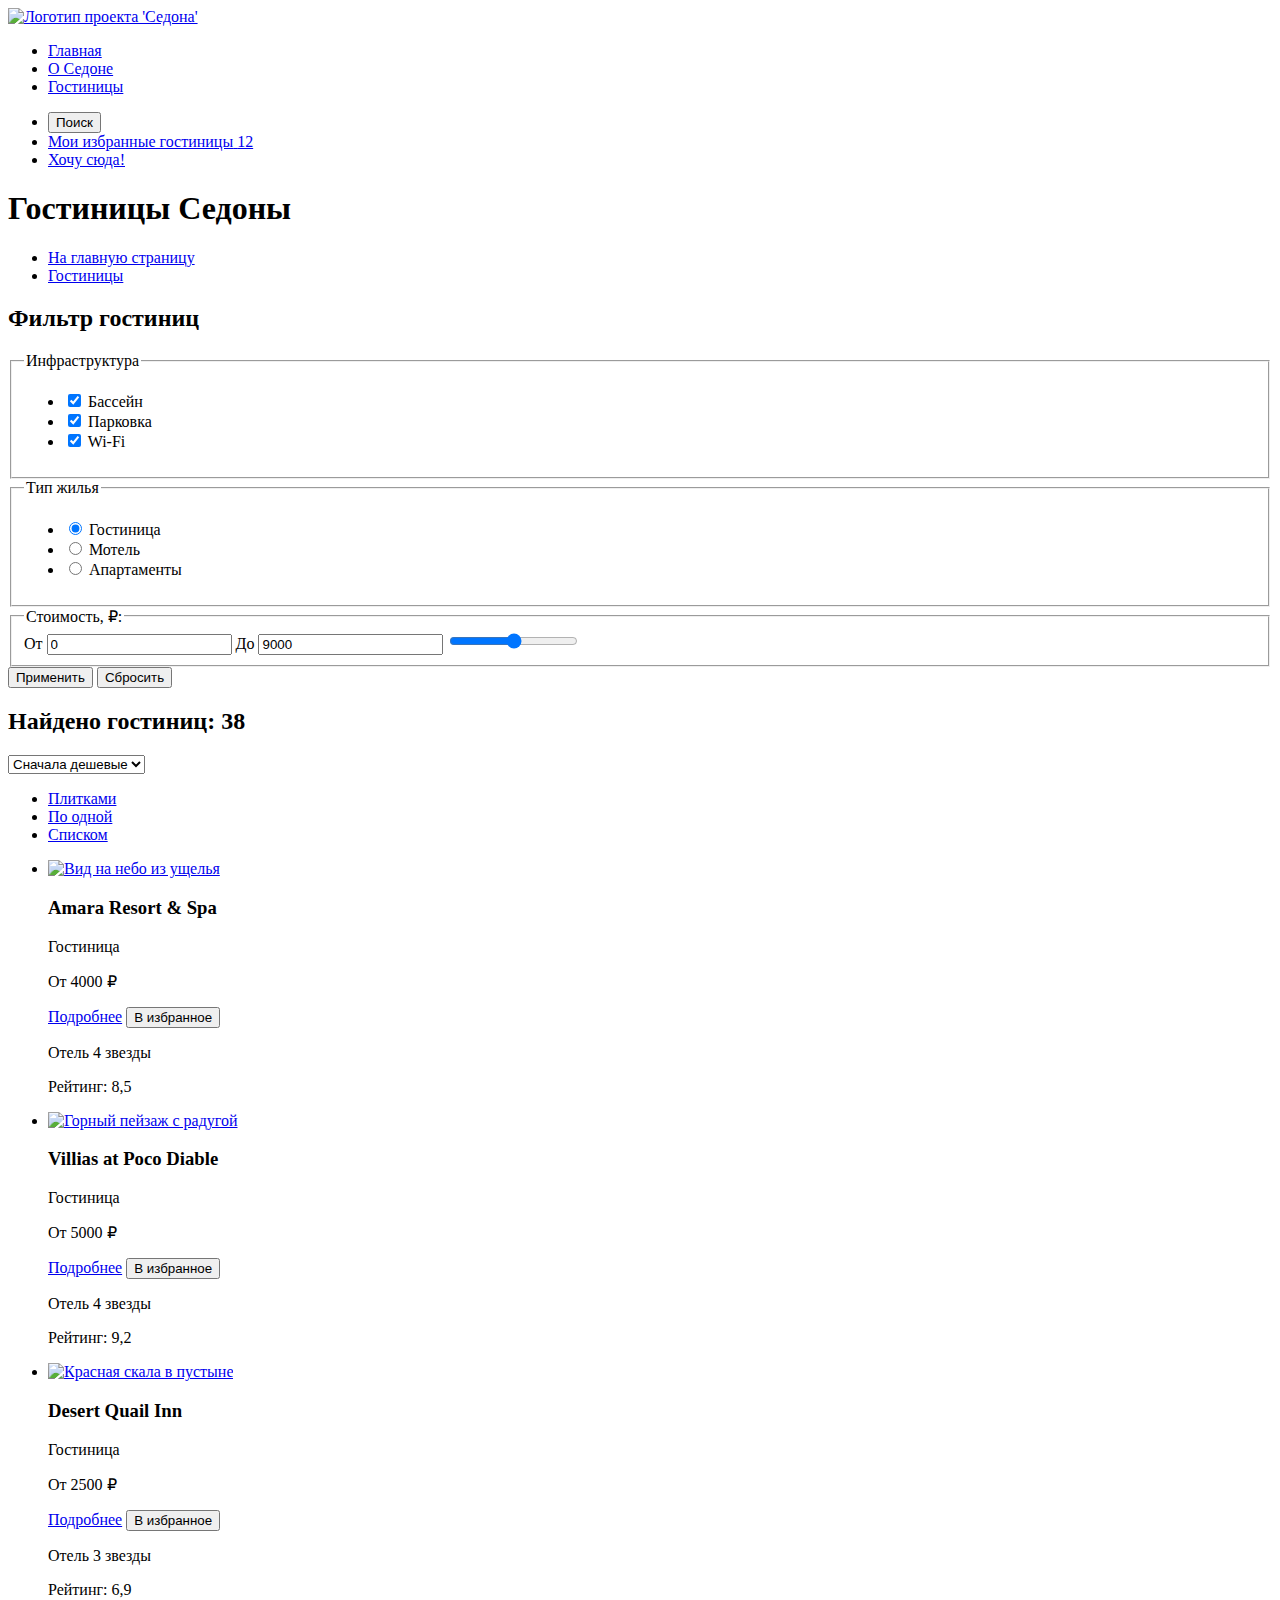
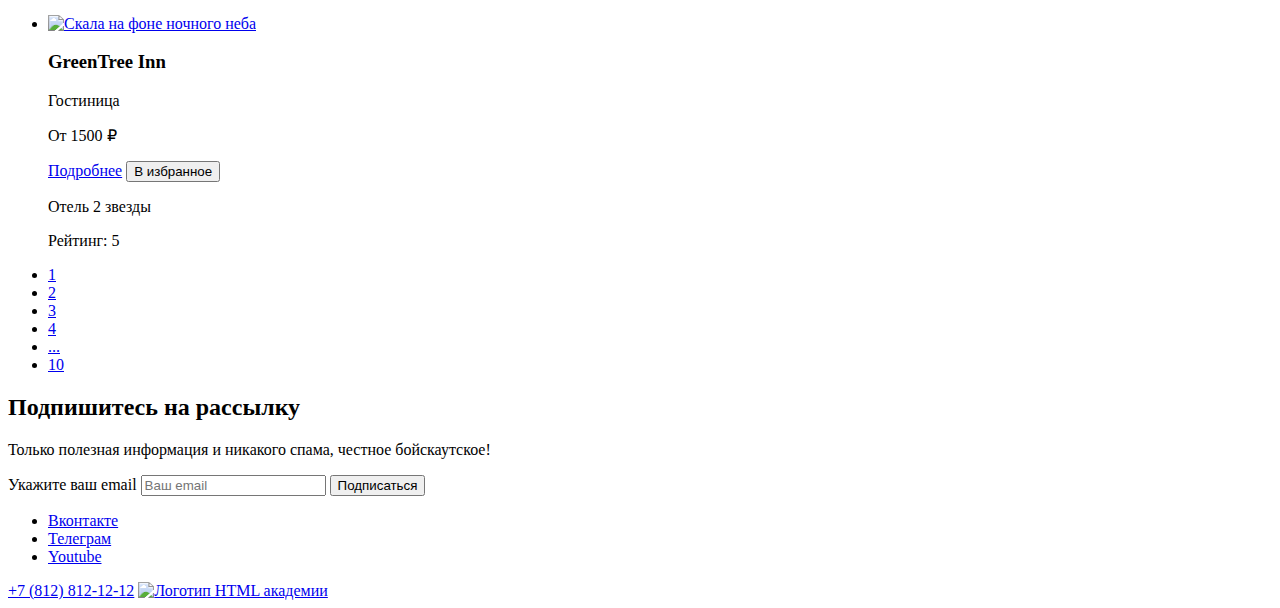
==== catalog.html @ 58f9d594 "Загружены файлы index.html и catalog.html" ====
<!DOCTYPE html>
<html lang="ru">

    <head>
        <meta charset="utf-8">
        <title>HTML Academy: Седона</title>
    </head>

    <body>

        <header class="main-header" data-test="header">

            <a class="logo-link" aria-current="page" href="index.html">
                <img class="logo-img" src="#" alt="Логотип проекта 'Седона'">
            </a>

            <nav class="navigation">

                <ul class="navigation-list">
                    <li class="navigation-item">
                        <a class="navigation-link" aria-current="page" href="index.html">
                            Главная
                        </a>
                    </li>
                    <li class="navigation-item">
                        <a class="navigation-link" href="#">
                            О Седоне
                        </a>
                    </li>
                    <li class="navigation-item">
                        <a class="navigation-link" href="catalog.html">
                            Гостиницы
                        </a>
                    </li>
                </ul>

                <ul class="navigation-user">
                    <li class="navigation-user-item">

                        <button class="navigation-user-link" type="button">
                            <span class="visually-hidden">Поиск</span>
                        </button>
                    </li>
                    <li class="navigation-user-item">
                        <a class="navigation-user-link" href="#">
                            <span class="visually-hidden">Мои избранные гостиницы</span>
                            <span class="favorits-count">12</span>
                        </a>
                    </li>
                    <li class="navigation-user-item">
                        <a class="navigation-btn-link" href="#">
                            Хочу сюда!
                        </a>
                    </li>
                </ul>
            </nav>

        </header>


        <main class="main-catalog" data-test="main">
            <header class="main-nav">
                <h1 class="main-nav-title">Гостиницы Седоны</h1>
                <ul class="breadcrumbs-list">

                    <li class="breadcrumbs-item">
                        <a class="breadcrumbs-link" href="index.html">На главную страницу</a>
                    </li>

                    <li class="breadcrumbs-item">
                        <a class="breadcrumbs-link" aria-current="page" href="catalog.html">Гостиницы</a>
                    </li>

                </ul>
            </header>

            <section class="hotels-filter" data-test="filter">
                <h2 class="visually-hidden">Фильтр гостиниц</h2>
                <form class="catalog-filter" action="https://echo.htmlacademy.ru/" method="get">
                    <fieldset class="catalog-filter-group">
                        <legend class="catalog-filter-title">Инфраструктура</legend>
                        <ul class="catalog-filter-list">
                            <li class="catalog-filter-item">
                                <label class="controls" for="pool">
                                    <input class="control-input" type="checkbox" name="pool" id="pool" checked>
                                    Бассейн
                                </label>
                            </li>

                            <li class="catalog-filter-item">
                                <label class="controls" for="parking">
                                    <input class="control-input" type="checkbox" name="parking" id="parking" checked>
                                     Парковка
                                </label>
                            </li>

                            <li class="catalog-filter-item">
                                <label class="controls" for="wifi">
                                    <input class="control-input" type="checkbox" name="wifi" id="wifi" checked>
                                    Wi-Fi
                                </label>
                            </li>
                        </ul>
                    </fieldset>

                    <fieldset class="catalog-filter-group">
                        <legend class="catalog-filter-title">Тип жилья</legend>
                        <ul class="catalog-filter-list">
                            <li class="catalog-filter-item">
                                <label class="controls" for="hotel">
                                    <input class="control-input" type="radio" name="living-type" id="hotel" checked>
                                     Гостиница
                                </label>
                            </li>

                            <li class="catalog-filter-item">
                                <label class="controls" for="motel">
                                    <input class="control-input" type="radio" name="living-type" id="motel">
                                    Мотель
                                </label>
                            </li>

                            <li class="catalog-filter-item">
                                <label class="controls" for="apartment">
                                    <input class="control-input" type="radio" name="living-type" id="apartment">
                                    Апартаменты
                                </label>
                            </li>
                        </ul>
                    </fieldset>

                    <fieldset>
                        <legend class="catalog-filter-title">Стоимость, ₽:</legend>

                        <label class="controls" for="from-amount">
                            От
                            <input class="input-amount" type="number" name="from-amount" value="0">
                        </label>

                        <label class="controls" for="to-amount">
                            До
                            <input class="input-amount" type="number" name="to-amount" value="9000">
                        </label>
                        <input class="range-amount" type="range" name="range-amount" min="0" max="9000">
                    </fieldset>

                    <button class="filter-button active-filter-button" type="submit">Применить</button>
                    <button class="filter-button" type="reset">Сбросить</button>
                </form>
            </section>

            <section class="catalog" data-test="catalog">
                <h2 class="catalog-title">Найдено гостиниц: 38</h2>

                <select class="catalog-select">
                    <option value="cheap">Сначала дешевые</option>
                    <option value="expensive">Сначала дорогие</option>
                    <option value="popular">По популярности</option>
                </select>

                <ul class="visual-style-list">
                    <li class="visual-style-item">
                        <a class="catalog-view catalog-view-selected" href="#">
                            <span clas="visually-hidden">Плитками</span>
                        </a>

                    </li>

                    <li class="visual-style-item">
                        <a class="catalog-view" href="#">
                            <span clas="visually-hidden">По одной</span>
                        </a>
                    </li>

                    <li class="visual-style-item">
                        <a class="catalog-view" href="#">
                            <span clas="visually-hidden">Списком</span>
                        </a>
                    </li>
                </ul>

                <ul class="catalog-list">
                    <li class="catalog-item">
                        <a class="catalog-card-img-ink" href="#">
                            <img class="catalog-card-img" src="#" width="300" height="212" alt="Вид на небо из ущелья">
                        </a>
                        <a class="catalog-card-title-link">
                            <h3 class="catalog-card-title">Amara Resort & Spa</h3>
                        </a>
                        <p class="card-description">Гостиница</p>
                        <p class="card-price">От 4000 ₽</p>
                        <a class="card-more" href="#">Подробнее</a>
                        <button class="favourite-card">В избранное</button>
                        <p class="stars four-stars">
                            <span class="visually-hidden">Отель 4 звезды</span>
                        </p>
                        <p class="card-rating">Рейтинг: 8,5</p>
                    </li>

                    <li class="catalog-item">
                        <a class="catalog-card-img-ink" href="#">
                            <img class="catalog-card-img" src="#" width="300" height="212" alt="Горный пейзаж с радугой">
                        </a>
                        <a class="catalog-card-title-link">
                            <h3 class="catalog-card-title">Villias at Poco Diable</h3>
                        </a>
                        <p class="card-description">Гостиница</p>
                        <p class="card-price">От 5000 ₽</p>
                        <a class="card-more" href="#">Подробнее</a>
                        <button class="favourite-card">В избранное</button>
                        <p class="stars four-stars">
                            <span class="visually-hidden">Отель 4 звезды</span>
                        </p>
                        <p class="card-rating">Рейтинг: 9,2</p>
                    </li>

                    <li class="catalog-item">
                        <a class="catalog-card-img-ink" href="#">
                            <img class="catalog-card-img" src="#" width="300" height="212" alt="Красная скала в пустыне">
                        </a>
                        <a class="catalog-card-title-link">
                            <h3 class="catalog-card-title">Desert Quail Inn</h3>
                        </a>
                        <p class="card-description">Гостиница</p>
                        <p class="card-price">От 2500 ₽</p>
                        <a class="card-more" href="#">Подробнее</a>
                        <button class="favourite-card">В избранное</button>
                        <p class="stars four-stars">
                            <span class="visually-hidden">Отель 3 звезды</span>
                        </p>
                        <p class="card-rating">Рейтинг: 6,9</p>
                    </li>

                    <li class="catalog-item">
                        <a class="catalog-card-img-ink" href="#">
                            <img class="catalog-card-img" src="#" width="300" height="212" alt="Скала на фоне ночного неба">
                        </a>
                        <a class="catalog-card-title-link">
                            <h3 class="catalog-card-title">GreenTree Inn</h3>
                        </a>
                        <p class="card-description">Гостиница</p>
                        <p class="card-price">От 1500 ₽</p>
                        <a class="card-more" href="#">Подробнее</a>
                        <button class="favourite-card">В избранное</button>
                        <p class="stars four-stars">
                            <span class="visually-hidden">Отель 2 звезды</span>
                        </p>
                        <p class="card-rating">Рейтинг: 5</p>
                    </li>
                </ul>

                <ul class="pagination">
                    <li class="pagination-item">
                        <a class="pagination-link pagination-link-current" href="#">1</a>
                    </li>

                    <li class="pagination-item">
                        <a class="pagination-link" href="#">2</a>
                    </li>

                    <li class="pagination-item">
                        <a class="pagination-link" href="#">3</a>
                    </li>

                    <li class="pagination-item">
                        <a class="pagination-link" href="#">4</a>
                    </li>

                    <li class="pagination-item">
                        <a class="pagination-link" href="#">...</a>
                    </li>

                    <li class="pagination-item">
                        <a class="pagination-link" href="#">10</a>
                    </li>
                </ul>


            </section>

            <section class="subscribe" data-test="subscribe">
                <h2 class="subscribe-title">Подпишитесь на рассылку</h2>
                <p class="subscribe-description">Только полезная информация и никакого спама, честное бойскаутское!</p>
                <form class="subscribe-form" action="https://echo.htmlacademy.ru/" method="post">
                    <label class="visually-hidden" for="subscribe-email">Укажите ваш email</label>
                    <input type="text" id="subscribe-email" name="user-email" placeholder="Ваш email"></input>
                    <button class="subscribe-btn" type="submit">Подписаться</button>
                </form>

            </section>



        </main>

        <footer class="page-footer" data-test="footer">
            <ul class="social-list">
                <li class="social-item">
                    <a class="social-link" href="https://vk.com/htmlacademy">
                        <span class="visually-hidden">Вконтакте</span>
                    </a>
                </li>

                <li class="social-item">
                    <a class="social-link" href="https://vk.com/htmlacademy">
                        <span class="visually-hidden">Телеграм</span>
                    </a>
                </li>

                <li class="social-item">
                    <a class="social-link" href="https://vk.com/htmlacademy">
                        <span class="visually-hidden">Youtube</span>
                    </a>
                </li>
            </ul>

            <a class="contact" href="tel:+78128121212">+7 (812) 812-12-12</a>

            <a class="academy-logo-link" href="https://htmlacademy.ru/">
                <img class="academy-logo" src="#" width="115" height="33" alt="Логотип HTML академии">
            </a>
        </footer>

    </body>

</html>
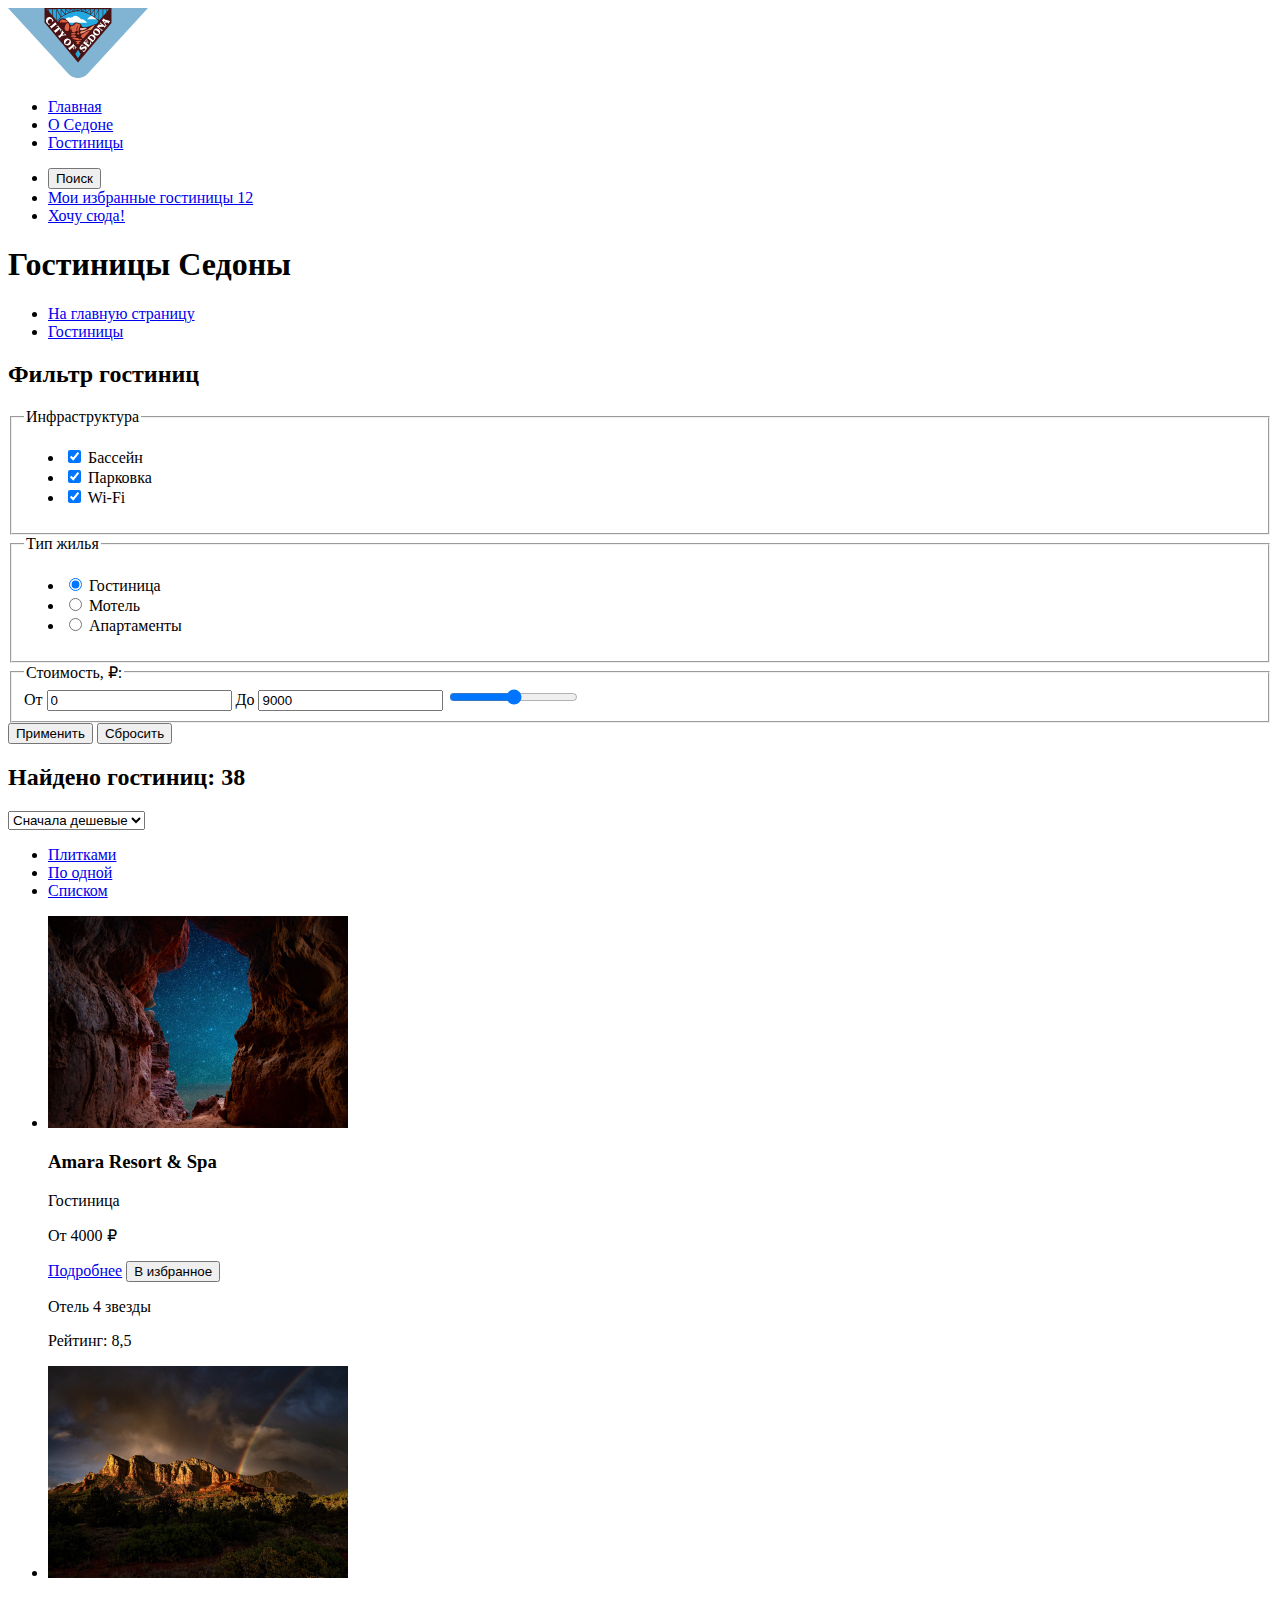
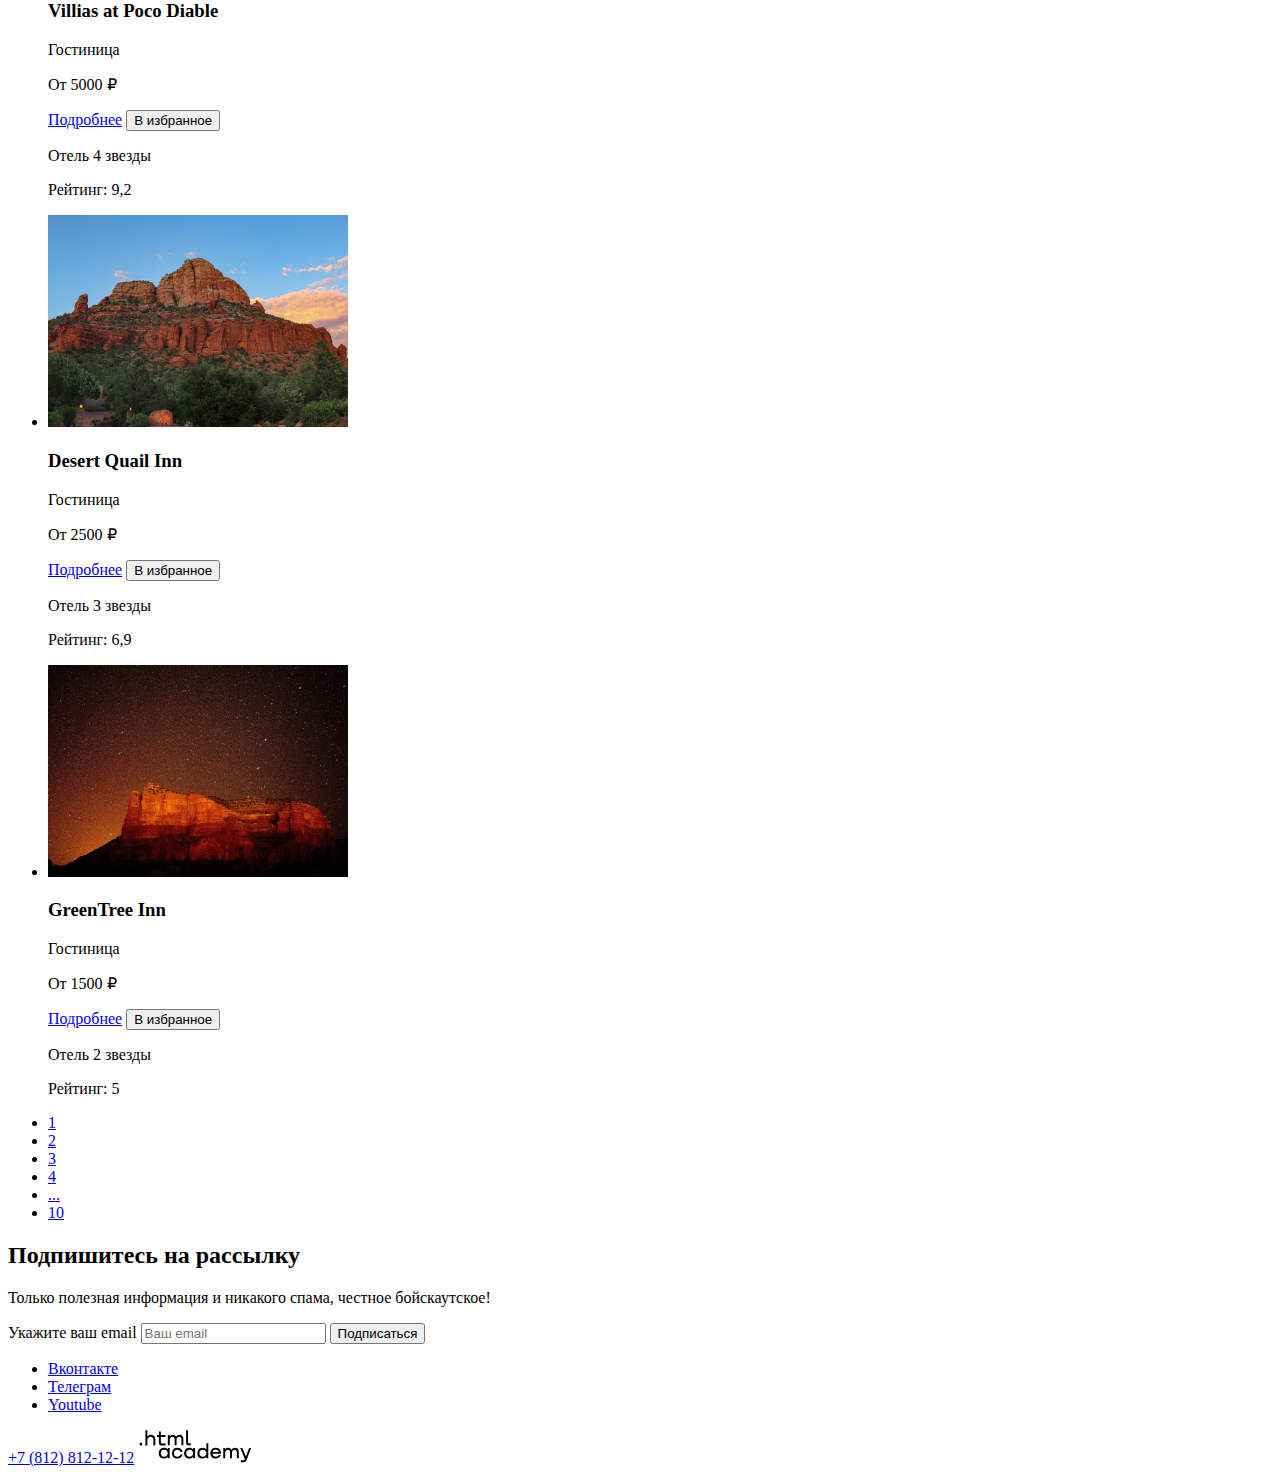
==== commit 034de1a8: "Выполнено задание из модуля 3" ====
--- a/catalog.html
+++ b/catalog.html
@@ -10,15 +10,15 @@
 
         <header class="main-header" data-test="header">
 
-            <a class="logo-link" aria-current="page" href="index.html">
-                <img class="logo-img" src="#" alt="Логотип проекта 'Седона'">
+            <a class="logo-link" href="index.html">
+                <img class="logo-img" src="images/logo.svg" width="140" height="70" alt="Логотип проекта 'Седона'">
             </a>
 
             <nav class="navigation">
 
                 <ul class="navigation-list">
                     <li class="navigation-item">
-                        <a class="navigation-link" aria-current="page" href="index.html">
+                        <a class="navigation-link" href="index.html">
                             Главная
                         </a>
                     </li>
@@ -28,7 +28,7 @@
                         </a>
                     </li>
                     <li class="navigation-item">
-                        <a class="navigation-link" href="catalog.html">
+                        <a class="navigation-link" aria-current="page" href="catalog.html">
                             Гостиницы
                         </a>
                     </li>
@@ -182,7 +182,7 @@
                 <ul class="catalog-list">
                     <li class="catalog-item">
                         <a class="catalog-card-img-ink" href="#">
-                            <img class="catalog-card-img" src="#" width="300" height="212" alt="Вид на небо из ущелья">
+                            <img class="catalog-card-img" src="images/hotel-1.jpg" width="300" height="212" alt="Вид на небо из ущелья">
                         </a>
                         <a class="catalog-card-title-link">
                             <h3 class="catalog-card-title">Amara Resort & Spa</h3>
@@ -199,7 +199,7 @@
 
                     <li class="catalog-item">
                         <a class="catalog-card-img-ink" href="#">
-                            <img class="catalog-card-img" src="#" width="300" height="212" alt="Горный пейзаж с радугой">
+                            <img class="catalog-card-img" src="images/hotel-2.jpg" width="300" height="212" alt="Горный пейзаж с радугой">
                         </a>
                         <a class="catalog-card-title-link">
                             <h3 class="catalog-card-title">Villias at Poco Diable</h3>
@@ -216,7 +216,7 @@
 
                     <li class="catalog-item">
                         <a class="catalog-card-img-ink" href="#">
-                            <img class="catalog-card-img" src="#" width="300" height="212" alt="Красная скала в пустыне">
+                            <img class="catalog-card-img" src="images/hotel-3.jpg" width="300" height="212" alt="Красная скала в пустыне">
                         </a>
                         <a class="catalog-card-title-link">
                             <h3 class="catalog-card-title">Desert Quail Inn</h3>
@@ -233,7 +233,7 @@
 
                     <li class="catalog-item">
                         <a class="catalog-card-img-ink" href="#">
-                            <img class="catalog-card-img" src="#" width="300" height="212" alt="Скала на фоне ночного неба">
+                            <img class="catalog-card-img" src="images/hotel-4.jpg" width="300" height="212" alt="Скала на фоне ночного неба">
                         </a>
                         <a class="catalog-card-title-link">
                             <h3 class="catalog-card-title">GreenTree Inn</h3>
@@ -317,7 +317,7 @@
             <a class="contact" href="tel:+78128121212">+7 (812) 812-12-12</a>
 
             <a class="academy-logo-link" href="https://htmlacademy.ru/">
-                <img class="academy-logo" src="#" width="115" height="33" alt="Логотип HTML академии">
+                <img class="academy-logo" src="images/academy-logo.svg" width="115" height="33" alt="Логотип HTML академии">
             </a>
         </footer>
 
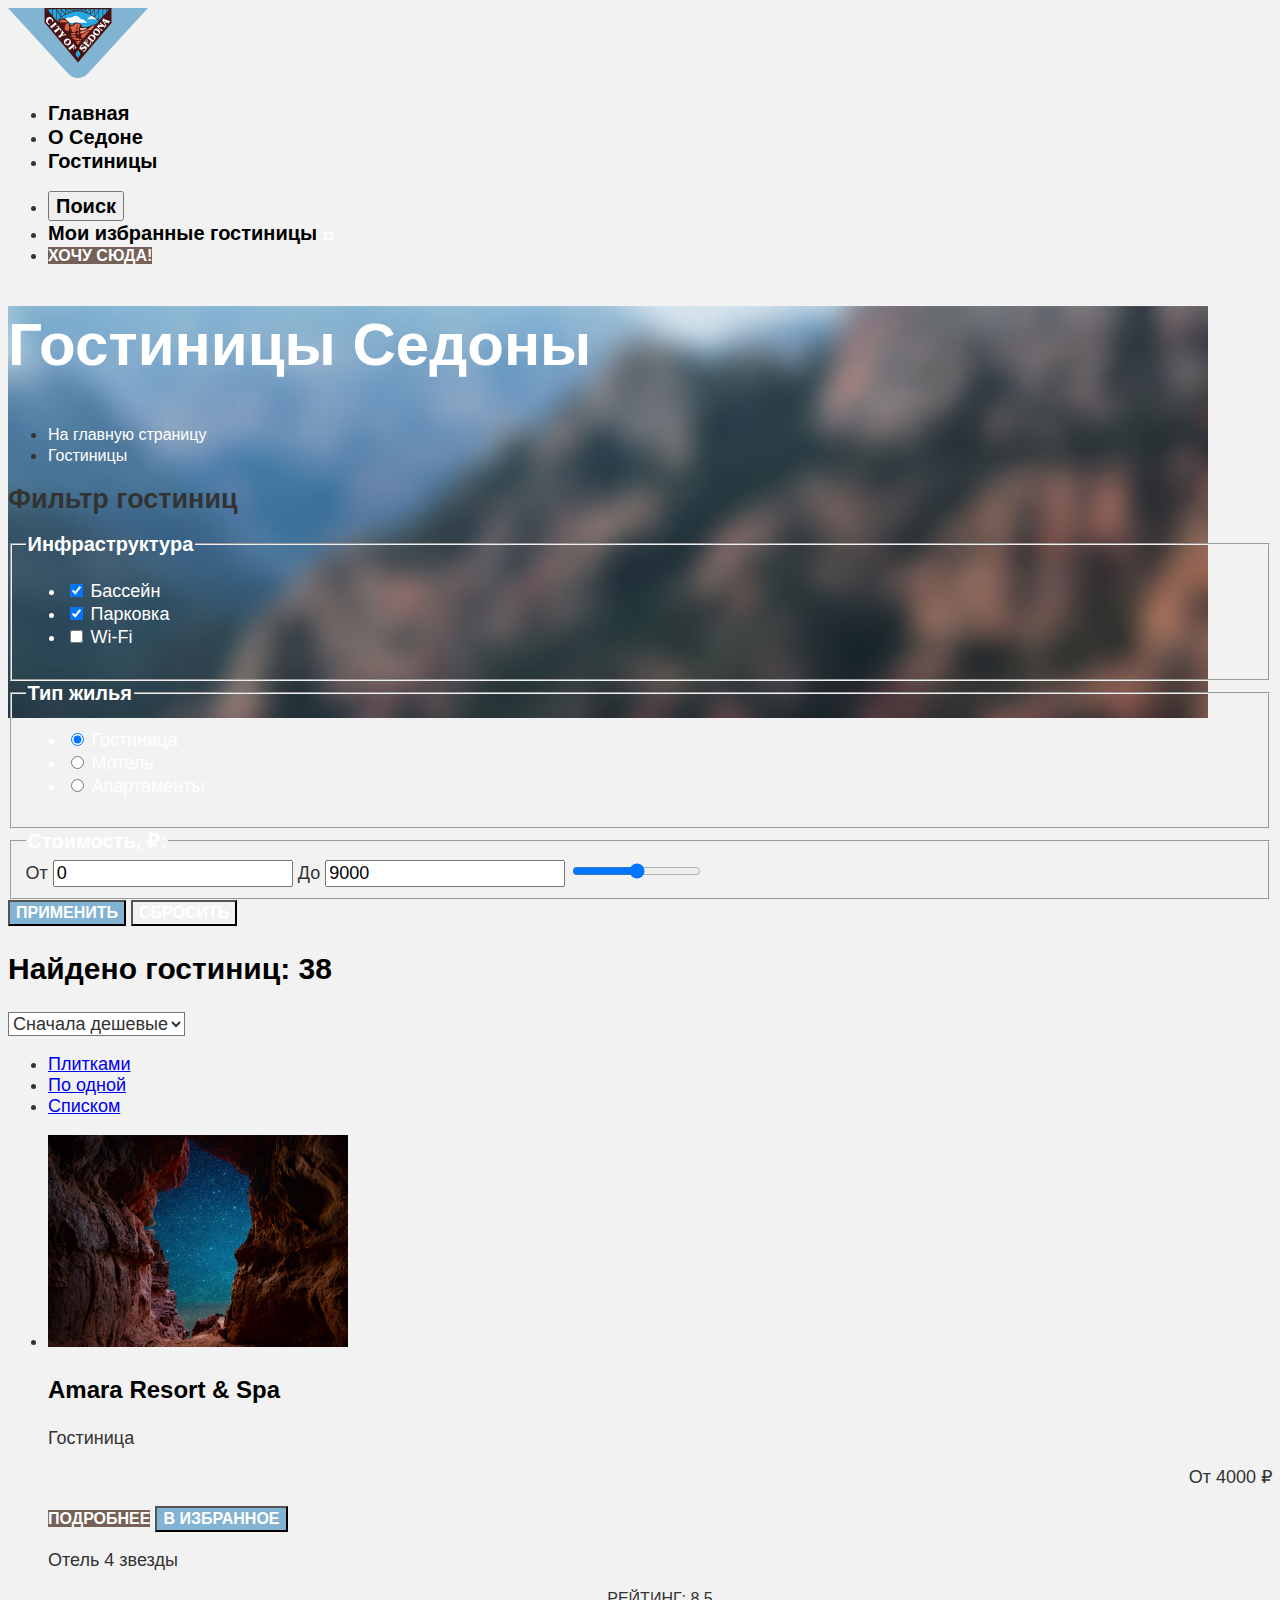
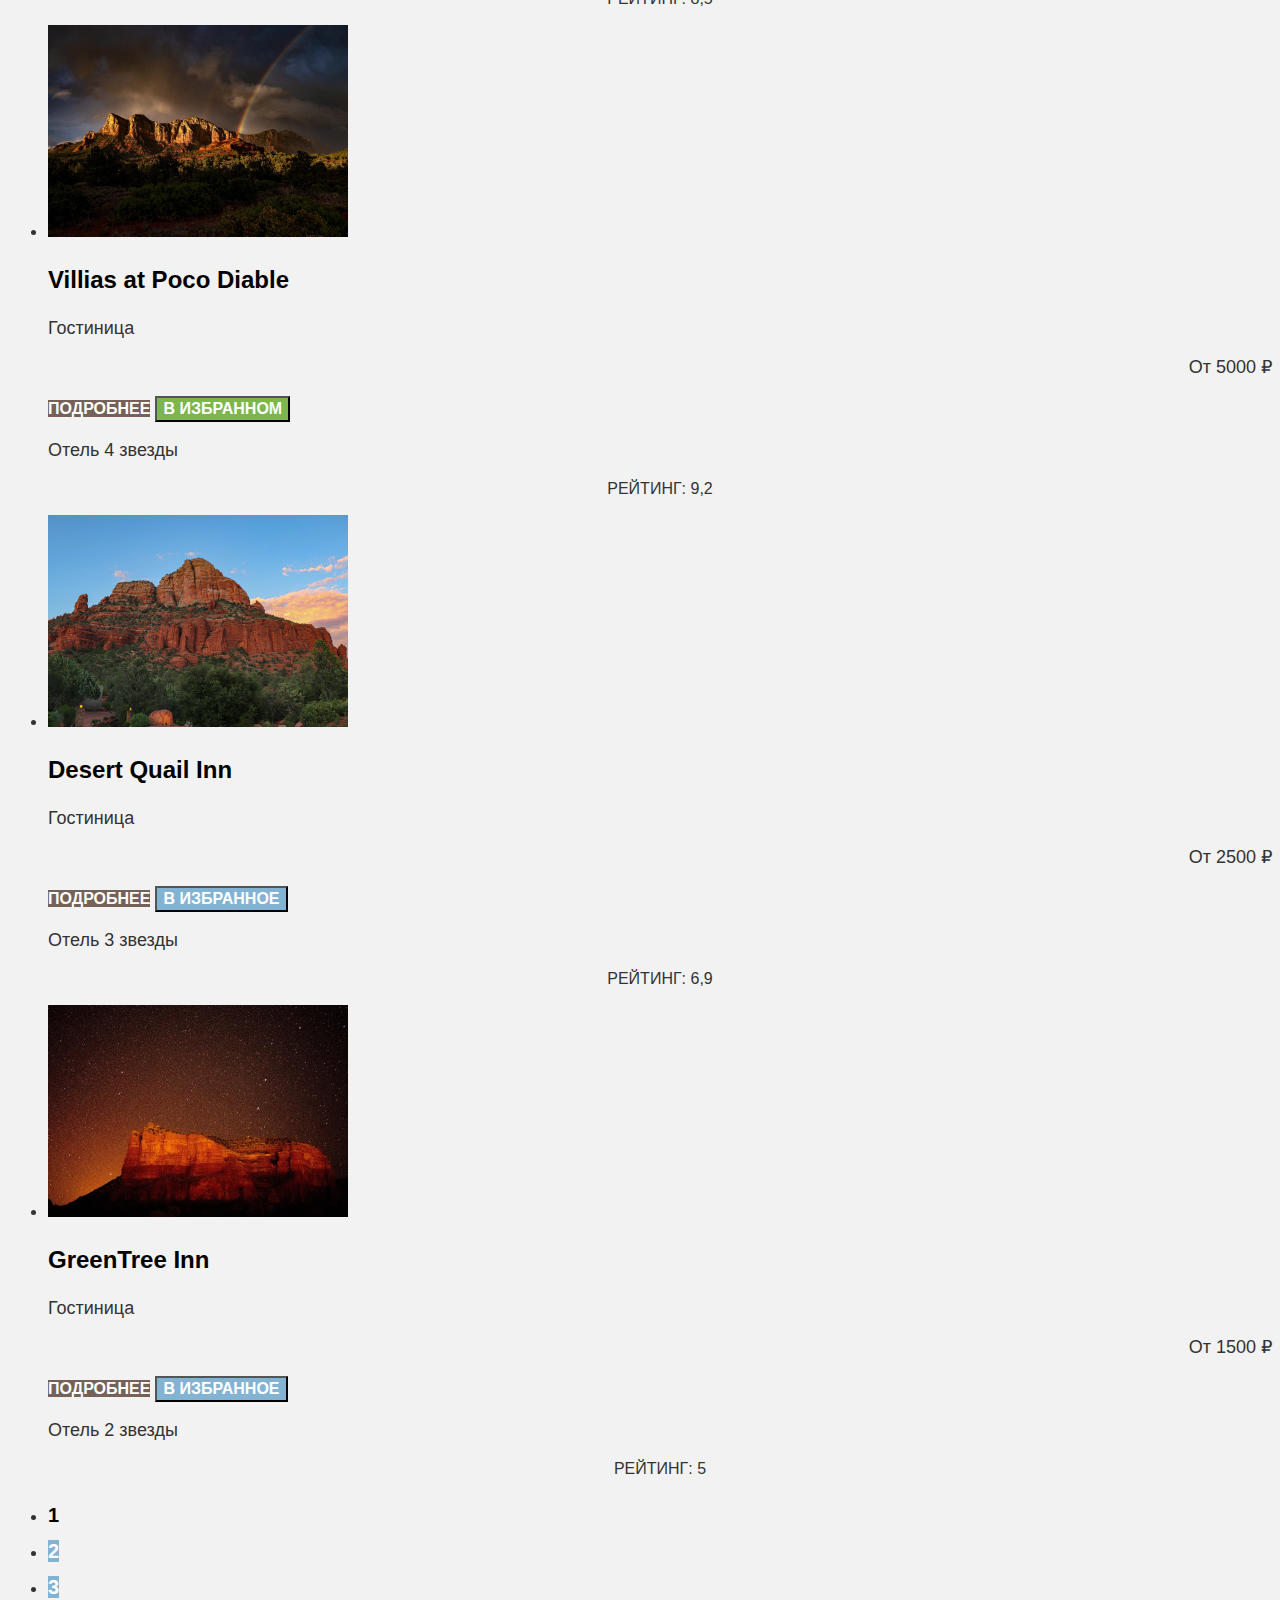
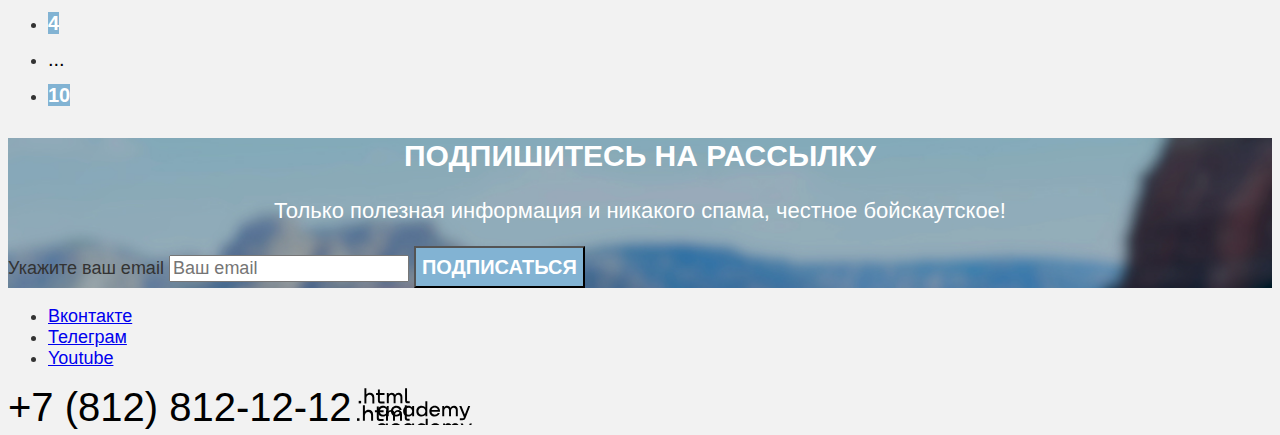
==== commit 3ccbaae4: "Выполнено задание модуля 4" ====
--- a/catalog.html
+++ b/catalog.html
@@ -4,6 +4,7 @@
     <head>
         <meta charset="utf-8">
         <title>HTML Academy: Седона</title>
+        <link rel="stylesheet" href="styles/styles.css">
     </head>
 
     <body>
@@ -72,82 +73,85 @@
                     </li>
 
                 </ul>
+
+
+
+                <section class="hotels-filter" data-test="filter">
+                    <h2 class="visually-hidden">Фильтр гостиниц</h2>
+                    <form class="catalog-filter" action="https://echo.htmlacademy.ru/" method="get">
+                        <fieldset class="catalog-filter-group">
+                            <legend class="catalog-filter-title">Инфраструктура</legend>
+                            <ul class="catalog-filter-list">
+                                <li class="catalog-filter-item">
+                                    <label class="controls" for="pool">
+                                        <input class="control-input" type="checkbox" name="pool" id="pool" checked>
+                                        Бассейн
+                                    </label>
+                                </li>
+
+                                <li class="catalog-filter-item">
+                                    <label class="controls" for="parking">
+                                        <input class="control-input" type="checkbox" name="parking" id="parking" checked>
+                                        Парковка
+                                    </label>
+                                </li>
+
+                                <li class="catalog-filter-item">
+                                    <label class="controls" for="wifi">
+                                        <input class="control-input" type="checkbox" name="wifi" id="wifi">
+                                        Wi-Fi
+                                    </label>
+                                </li>
+                            </ul>
+                        </fieldset>
+
+                        <fieldset class="catalog-filter-group">
+                            <legend class="catalog-filter-title">Тип жилья</legend>
+                            <ul class="catalog-filter-list">
+                                <li class="catalog-filter-item">
+                                    <label class="controls" for="hotel">
+                                        <input class="control-input" type="radio" name="living-type" id="hotel" checked>
+                                        Гостиница
+                                    </label>
+                                </li>
+
+                                <li class="catalog-filter-item">
+                                    <label class="controls" for="motel">
+                                        <input class="control-input" type="radio" name="living-type" id="motel">
+                                        Мотель
+                                    </label>
+                                </li>
+
+                                <li class="catalog-filter-item">
+                                    <label class="controls" for="apartment">
+                                        <input class="control-input" type="radio" name="living-type" id="apartment">
+                                        Апартаменты
+                                    </label>
+                                </li>
+                            </ul>
+                        </fieldset>
+
+                        <fieldset>
+                            <legend class="catalog-filter-title">Стоимость, ₽:</legend>
+
+                            <label class="controls" for="from-amount">
+                                От
+                                <input class="input-amount" type="number" name="from-amount" value="0">
+                            </label>
+
+                            <label class="controls" for="to-amount">
+                                До
+                                <input class="input-amount" type="number" name="to-amount" value="9000">
+                            </label>
+                            <input class="range-amount" type="range" name="range-amount" min="0" max="9000">
+                        </fieldset>
+
+                        <button class="filter-button filter-button-active" type="submit">Применить</button>
+                        <button class="filter-button" type="reset">Сбросить</button>
+                    </form>
+                </section>
             </header>
 
-            <section class="hotels-filter" data-test="filter">
-                <h2 class="visually-hidden">Фильтр гостиниц</h2>
-                <form class="catalog-filter" action="https://echo.htmlacademy.ru/" method="get">
-                    <fieldset class="catalog-filter-group">
-                        <legend class="catalog-filter-title">Инфраструктура</legend>
-                        <ul class="catalog-filter-list">
-                            <li class="catalog-filter-item">
-                                <label class="controls" for="pool">
-                                    <input class="control-input" type="checkbox" name="pool" id="pool" checked>
-                                    Бассейн
-                                </label>
-                            </li>
-
-                            <li class="catalog-filter-item">
-                                <label class="controls" for="parking">
-                                    <input class="control-input" type="checkbox" name="parking" id="parking" checked>
-                                     Парковка
-                                </label>
-                            </li>
-
-                            <li class="catalog-filter-item">
-                                <label class="controls" for="wifi">
-                                    <input class="control-input" type="checkbox" name="wifi" id="wifi" checked>
-                                    Wi-Fi
-                                </label>
-                            </li>
-                        </ul>
-                    </fieldset>
-
-                    <fieldset class="catalog-filter-group">
-                        <legend class="catalog-filter-title">Тип жилья</legend>
-                        <ul class="catalog-filter-list">
-                            <li class="catalog-filter-item">
-                                <label class="controls" for="hotel">
-                                    <input class="control-input" type="radio" name="living-type" id="hotel" checked>
-                                     Гостиница
-                                </label>
-                            </li>
-
-                            <li class="catalog-filter-item">
-                                <label class="controls" for="motel">
-                                    <input class="control-input" type="radio" name="living-type" id="motel">
-                                    Мотель
-                                </label>
-                            </li>
-
-                            <li class="catalog-filter-item">
-                                <label class="controls" for="apartment">
-                                    <input class="control-input" type="radio" name="living-type" id="apartment">
-                                    Апартаменты
-                                </label>
-                            </li>
-                        </ul>
-                    </fieldset>
-
-                    <fieldset>
-                        <legend class="catalog-filter-title">Стоимость, ₽:</legend>
-
-                        <label class="controls" for="from-amount">
-                            От
-                            <input class="input-amount" type="number" name="from-amount" value="0">
-                        </label>
-
-                        <label class="controls" for="to-amount">
-                            До
-                            <input class="input-amount" type="number" name="to-amount" value="9000">
-                        </label>
-                        <input class="range-amount" type="range" name="range-amount" min="0" max="9000">
-                    </fieldset>
-
-                    <button class="filter-button active-filter-button" type="submit">Применить</button>
-                    <button class="filter-button" type="reset">Сбросить</button>
-                </form>
-            </section>
 
             <section class="catalog" data-test="catalog">
                 <h2 class="catalog-title">Найдено гостиниц: 38</h2>
@@ -207,7 +211,7 @@
                         <p class="card-description">Гостиница</p>
                         <p class="card-price">От 5000 ₽</p>
                         <a class="card-more" href="#">Подробнее</a>
-                        <button class="favourite-card">В избранное</button>
+                        <button class="favourite-card favourite-card-active">В избранном</button>
                         <p class="stars four-stars">
                             <span class="visually-hidden">Отель 4 звезды</span>
                         </p>
@@ -267,7 +271,7 @@
                     </li>
 
                     <li class="pagination-item">
-                        <a class="pagination-link" href="#">...</a>
+                        <a class="pagination-link pagination-link-more" href="#">...</a>
                     </li>
 
                     <li class="pagination-item">
--- a/styles/styles.css
+++ b/styles/styles.css
@@ -0,0 +1,379 @@
+@font-face {
+    font-family: "PT Sans";
+    font-style: normal;
+    font-weight: 400;
+    src: url("../fonts/ptsans-400.woff2") format("woff2");
+    font-display: swap;
+}
+
+@font-face {
+    font-family: "PT Sans";
+    font-style: normal;
+    font-weight: 700;
+    src: url("../fonts/ptsans-700.woff2") format("woff2");
+    font-display: swap;
+}
+
+body {
+    font-family: "PT Sans", sans-serif;
+    font-size: 18px;
+    line-height: 21px;
+    font-weight: 400;
+    font-style: normal;
+    color: #333333;
+    background-color: #f2f2f2;
+}
+
+.navigation-link {
+    font-weight: 700;
+    line-height: 24px;
+    font-size: 20px;
+    text-decoration: none;
+    color: #000000;
+}
+
+.navigation-user-link {
+    font-weight: 700;
+    line-height: 24px;
+    font-size: 20px;
+    text-decoration: none;
+    color: #000000;
+}
+
+.favorits-count {
+    font-size: 10px;
+    line-height: 10px;
+    color: #ffffff;
+}
+
+.navigation-btn-link {
+    font-size: 16px;
+    font-weight: 700;
+    line-height: 20px;
+    text-align: center;
+    background: #756157;
+    text-transform: uppercase;
+    text-decoration: none;
+    color:#ffffff;
+}
+
+.hero {
+    background-image: url("../images/divider.svg"), url("../images/index-background.jpg");
+    background-size: 100% auto, cover;
+    background-repeat: no-repeat;
+    background-position: left bottom, left top;
+}
+
+.advantages-title {
+    font-size: 30px;
+    line-height: 36px;
+    text-align: center;
+    color: #000000;
+    font-weight: 700;
+    text-transform: uppercase;
+}
+
+.advantage-title {
+    font-size: 24px;
+    line-height: 28px;
+    text-align: center;
+    color: #000000;
+    font-weight: 700;
+    text-transform: uppercase;
+}
+
+.advantage-description {
+    font-weight: 400;
+    text-align: center;
+    color: #333333;
+}
+
+.advantages-subtitle {
+    font-size: 24px;
+    line-height: 28px;
+    text-align: center;
+    color: #ffffff;
+    font-weight: 700;
+    text-transform: uppercase;
+}
+
+.advantages-subdescription {
+    font-weight: 400;
+    text-align: center;
+    color: #ffffff;
+}
+
+.advantages-description {
+    font-size: 22px;
+    line-height: 26px;
+    text-align: center;
+}
+
+.advantages-item {
+    background: #82b3d3;
+}
+
+.advantages-light {
+    background: rgba(131, 179, 211, 0.12);
+}
+
+.advantages-dark {
+    background: rgba(131, 179,211,0.2);
+}
+
+.reasons-item-light {
+    background: rgba(131, 179, 211, 0.12);
+}
+
+.reason-title {
+    font-size: 24px;
+    line-height: 28px;
+    text-align: center;
+    color: #000000;
+    font-weight: 700;
+    text-transform: uppercase;
+}
+
+.reason-description {
+    font-weight: 400;
+    text-align: center;
+    color: #333333;
+}
+
+.reasons-title {
+    font-size: 30px;
+    line-height: 36px;
+    text-align: center;
+    color: #000000;
+    font-weight: 700;
+    text-transform: uppercase;
+}
+
+.reasons-description {
+    font-size: 22px;
+    line-height: 26px;
+    text-align: center;
+}
+
+.search-title {
+    font-size: 30px;
+    line-height: 36px;
+    text-align: center;
+    color: #000000;
+    font-weight: 700;
+    text-transform: uppercase;
+}
+
+.search-description {
+    font-size: 22px;
+    line-height: 26px;
+    text-align: center;
+}
+
+.subscribe {
+    background-image: url("../images/subscribe.jpg");
+    background-size: cover;
+    background-repeat: no-repeat;
+}
+
+.subscribe-title {
+    font-size: 30px;
+    line-height: 36px;
+    text-align: center;
+    color: #ffffff;
+    font-weight: 700;
+    text-transform: uppercase;
+}
+
+.subscribe-description {
+    font-size: 22px;
+    line-height: 26px;
+    font-weight: 400;
+    text-align: center;
+    color: #ffffff;
+}
+
+.subscribe-btn {
+    text-align: center;
+    font-size: 20px;
+    line-height: 36px;
+    font-weight: 700;
+    background: #82b3d3;
+    color:#ffffff;
+    text-transform: uppercase;
+    font-family: "PT Sans", sans-serif;
+}
+
+input {
+    font-family: "PT Sans", sans-serif;
+    font-size: 18px;
+}
+
+.academy-logo-link {
+    background-image: url("../images/academy-logo.svg");
+}
+
+.contact {
+    font-size: 40px;
+    line-height: 40px;
+    font-weight: 400;
+    text-align: center;
+    color:#000000;
+    text-decoration: none;
+}
+
+.main-nav {
+    background-image: url("../images/filter.jpg");
+    background-position: cover;
+    background-repeat: no-repeat;
+}
+
+.main-nav-title {
+    font-size: 60px;
+    line-height: 78px;
+    font-weight: 700;
+    color: #ffffff;
+    text-decoration: none;
+}
+
+.breadcrumbs-link {
+    font-size: 16px;
+    line-height: 21px;
+    font-weight: 400;
+    color:#ffffff;
+    text-decoration: none;
+}
+
+.catalog-filter-title {
+    font-size: 20px;
+    line-height: 24px;
+    font-weight: 700;
+    color:#ffffff;
+    text-decoration: none;
+}
+
+.catalog-filter-item {
+    font-size: 18px;
+    line-height: 23px;
+    font-weight: 400;
+    color: #ffffff;
+    text-decoration: none;
+}
+
+.filter-button {
+    text-align: center;
+    font-size: 16px;
+    line-height: 20px;
+    font-weight: 700;
+    color: #ffffff;
+    text-transform: uppercase;
+    font-family: "PT Sans", sans-serif;
+    background: none;
+}
+
+.filter-button-active {
+    background: #82b3d3;
+}
+
+.catalog-select {
+    font-weight: 400;
+    color: #333333;
+    background: #ffffff;
+    line-height: 21px;
+    font-size: 18px;
+    font-family: "PT Sans", sans-serif;
+    text-decoration: none;
+}
+
+.catalog-title {
+    font-size: 30px;
+    line-height: 36px;
+    color:#000000;
+    font-weight: 700;
+    text-decoration: none;
+}
+
+.catalog-card-title{
+    font-size: 24px;
+    line-height: 28px;
+    font-weight: 700;
+    text-decoration: none;
+    color: #000000;
+}
+
+.card-description{
+    font-size: 18px;
+    line-height: 21px;
+    color:#333333;
+    font-weight: 400;
+    text-decoration: none;
+}
+
+.card-price {
+    font-size: 18px;
+    line-height: 21px;
+    color: #333333;
+    font-weight: 400;
+    text-decoration: none;
+    text-align: right;
+}
+
+.card-more {
+    font-size: 16px;
+    font-weight: 700;
+    line-height: 20px;
+    text-align: center;
+    background: #756157;
+    text-transform: uppercase;
+    text-decoration: none;
+    color: #ffffff;
+}
+
+.favourite-card {
+    text-align: center;
+    font-size: 16px;
+    line-height: 20px;
+    font-weight: 700;
+    background: #82b3d3;
+    color: #ffffff;
+    text-transform: uppercase;
+    font-family: "PT Sans", sans-serif;
+}
+
+.favourite-card-active {
+    background: #7DB54F;
+}
+
+.card-rating {
+    text-align: center;
+    font-size: 16px;
+    line-height: 20px;
+    font-weight: 400;
+    color: #333333;
+    text-transform: uppercase;
+    font-family: "PT Sans", sans-serif;
+}
+
+.pagination-link {
+    font-size: 20px;
+    line-height: 36px;
+    font-weight: 700;
+    text-align: center;
+    background: #82b3d3;
+    color:#ffffff;
+    text-decoration: none;
+}
+
+.pagination-link-current {
+    background: #f2f2f2;
+    color: #000000;
+}
+
+.pagination-link-more {
+    font-size: 20px;
+    line-height: 36px;
+    font-weight: 400;
+    text-align: center;
+    background: none;
+    color: #000000;
+}
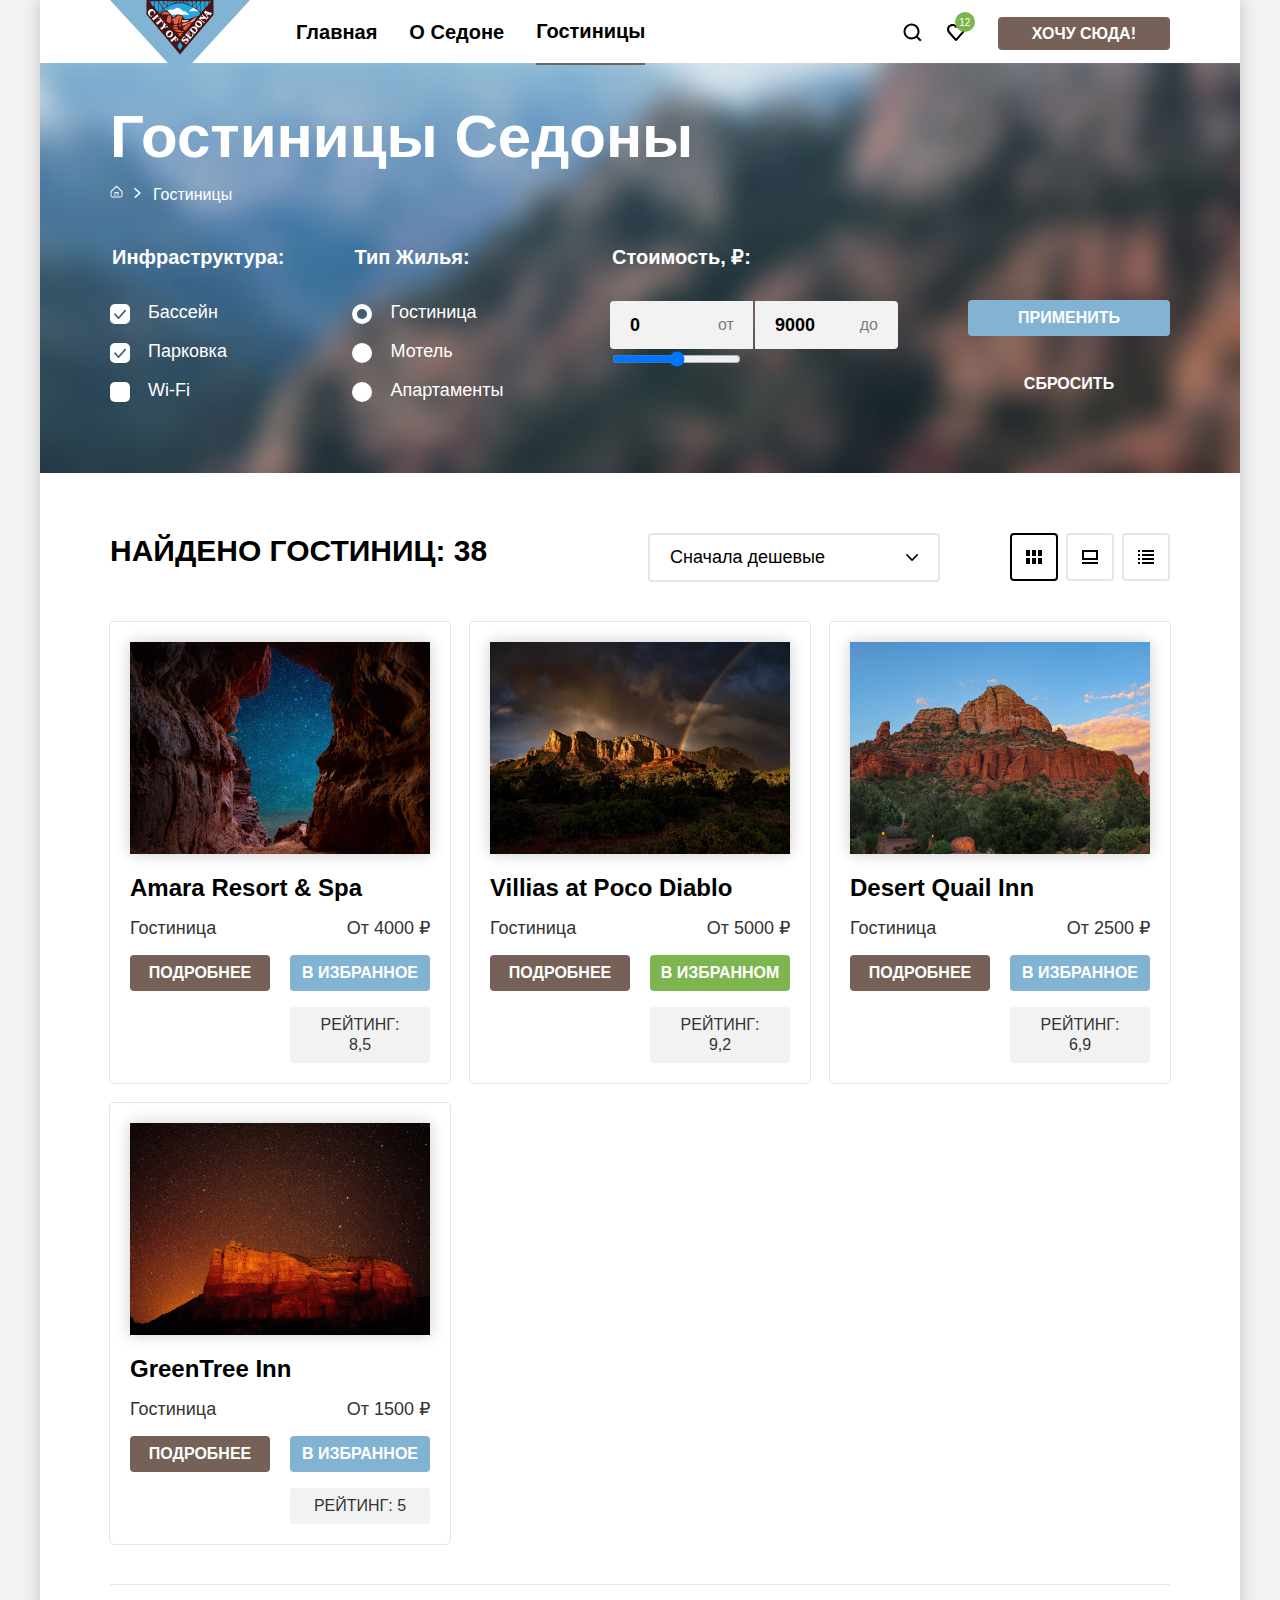
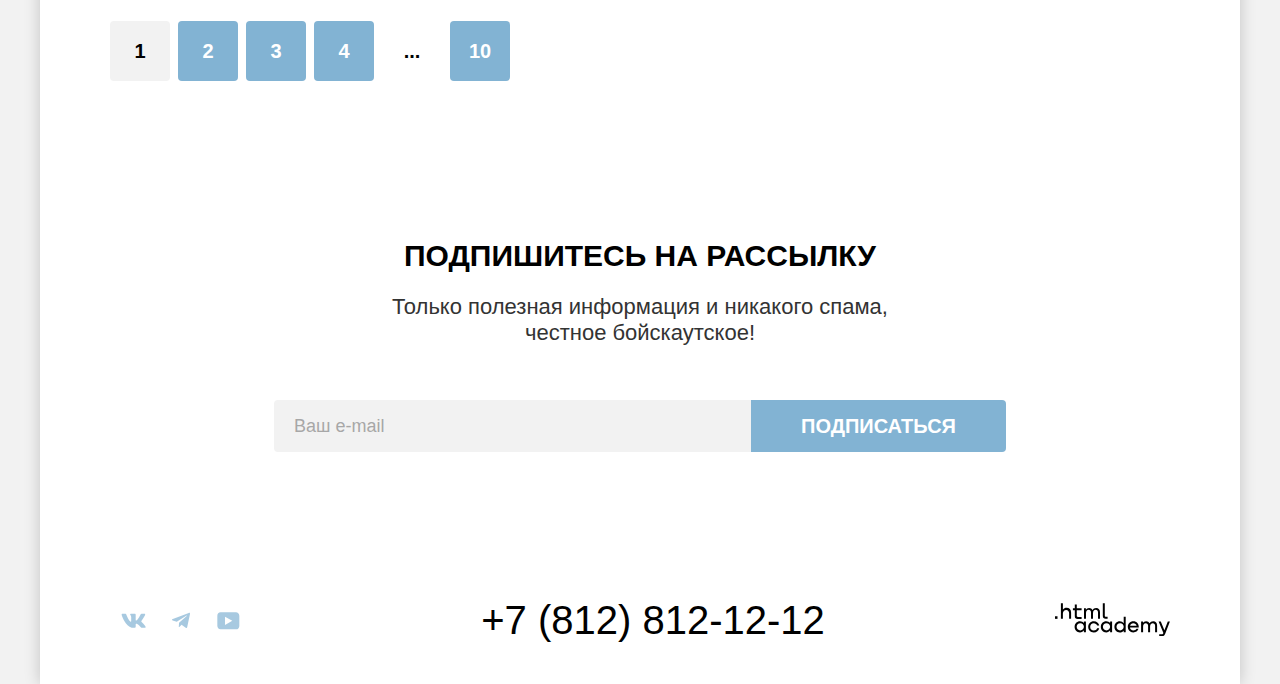
==== commit bbd268fe: "Выполнены задания из модулей 5,6,7,8" ====
--- a/catalog.html
+++ b/catalog.html
@@ -3,61 +3,60 @@
 
     <head>
         <meta charset="utf-8">
-        <title>HTML Academy: Седона</title>
+        <title>HTML Academy: Гостиницы Седоны</title>
         <link rel="stylesheet" href="styles/styles.css">
     </head>
 
     <body>
-
-        <header class="main-header" data-test="header">
-
-            <a class="logo-link" href="index.html">
-                <img class="logo-img" src="images/logo.svg" width="140" height="70" alt="Логотип проекта 'Седона'">
-            </a>
-
-            <nav class="navigation">
-
-                <ul class="navigation-list">
-                    <li class="navigation-item">
-                        <a class="navigation-link" href="index.html">
-                            Главная
-                        </a>
-                    </li>
-                    <li class="navigation-item">
-                        <a class="navigation-link" href="#">
-                            О Седоне
-                        </a>
-                    </li>
-                    <li class="navigation-item">
-                        <a class="navigation-link" aria-current="page" href="catalog.html">
-                            Гостиницы
-                        </a>
-                    </li>
-                </ul>
-
-                <ul class="navigation-user">
-                    <li class="navigation-user-item">
-
-                        <button class="navigation-user-link" type="button">
-                            <span class="visually-hidden">Поиск</span>
-                        </button>
-                    </li>
-                    <li class="navigation-user-item">
-                        <a class="navigation-user-link" href="#">
-                            <span class="visually-hidden">Мои избранные гостиницы</span>
-                            <span class="favorits-count">12</span>
-                        </a>
-                    </li>
-                    <li class="navigation-user-item">
-                        <a class="navigation-btn-link" href="#">
-                            Хочу сюда!
-                        </a>
-                    </li>
-                </ul>
-            </nav>
-
-        </header>
-
+        <div class="container">
+
+            <header class="main-header" data-test="header">
+
+                <a class="logo-link" href="index.html">
+                    <img class="logo-img" src="images/logo.svg" width="140" height="70" alt="Логотип проекта 'Седона'">
+                </a>
+
+                <nav class="navigation">
+
+                    <ul class="navigation-list">
+                        <li class="navigation-item">
+                            <a class="navigation-link" href="index.html">
+                                Главная
+                            </a>
+                        </li>
+                        <li class="navigation-item">
+                            <a class="navigation-link" href="#">
+                                О Седоне
+                            </a>
+                        </li>
+                        <li class="navigation-item">
+                            <a class="navigation-link active" aria-current="page" href="catalog.html">
+                                Гостиницы
+                            </a>
+                        </li>
+                    </ul>
+
+                    <ul class="navigation-user">
+                        <li class="navigation-user-item">
+                            <a class="navigation-link search-link" href="#">
+                                <span class="visually-hidden">Поиск</span>
+                            </a>
+                        </li>
+                        <li class="navigation-user-item">
+                            <a class="navigation-link fav" href="#">
+                                <span class="visually-hidden">Мои избранные гостиницы</span>
+                                <span class="favorits-count">12</span>
+                            </a>
+                        </li>
+                        <li class="navigation-user-item">
+                            <a class="navigation-btn-link" href="#">
+                                Хочу сюда!
+                            </a>
+                        </li>
+                    </ul>
+                </nav>
+
+            </header>
 
         <main class="main-catalog" data-test="main">
             <header class="main-nav">
@@ -65,11 +64,15 @@
                 <ul class="breadcrumbs-list">
 
                     <li class="breadcrumbs-item">
-                        <a class="breadcrumbs-link" href="index.html">На главную страницу</a>
+                        <a class="breadcrumbs-link home" href="index.html">
+                            <span class="visually-hidden">На главную страницу</span>
+                        </a>
                     </li>
 
                     <li class="breadcrumbs-item">
-                        <a class="breadcrumbs-link" aria-current="page" href="catalog.html">Гостиницы</a>
+                        <a class="breadcrumbs-link hotels" aria-current="page" href="catalog.html">
+                            <span>Гостиницы</span>
+                        </a>
                     </li>
 
                 </ul>
@@ -79,75 +82,86 @@
                 <section class="hotels-filter" data-test="filter">
                     <h2 class="visually-hidden">Фильтр гостиниц</h2>
                     <form class="catalog-filter" action="https://echo.htmlacademy.ru/" method="get">
+                        <div class="form-wrapper">
                         <fieldset class="catalog-filter-group">
-                            <legend class="catalog-filter-title">Инфраструктура</legend>
+                            <legend class="catalog-filter-title">Инфраструктура:</legend>
                             <ul class="catalog-filter-list">
                                 <li class="catalog-filter-item">
                                     <label class="controls" for="pool">
-                                        <input class="control-input" type="checkbox" name="pool" id="pool" checked>
-                                        Бассейн
+                                        <input class="control-input visually-hidden" type="checkbox" name="pool" id="pool" checked>
+                                        <span class="control-mark-checkbox"></span>
+                                        <span class="control-text">Бассейн</span>
                                     </label>
                                 </li>
 
                                 <li class="catalog-filter-item">
                                     <label class="controls" for="parking">
-                                        <input class="control-input" type="checkbox" name="parking" id="parking" checked>
-                                        Парковка
+                                        <input class="control-input visually-hidden" type="checkbox" name="parking" id="parking" checked>
+                                        <span class="control-mark-checkbox"></span>
+                                        <span class="control-text">Парковка</span>
                                     </label>
                                 </li>
 
                                 <li class="catalog-filter-item">
                                     <label class="controls" for="wifi">
-                                        <input class="control-input" type="checkbox" name="wifi" id="wifi">
-                                        Wi-Fi
+                                        <input class="control-input visually-hidden" type="checkbox" name="wifi" id="wifi">
+                                        <span class="control-mark-checkbox"></span>
+                                        <span class="control-text">Wi-Fi</span>
                                     </label>
                                 </li>
                             </ul>
                         </fieldset>
 
                         <fieldset class="catalog-filter-group">
-                            <legend class="catalog-filter-title">Тип жилья</legend>
+                            <legend class="catalog-filter-title">Тип Жилья:</legend>
                             <ul class="catalog-filter-list">
                                 <li class="catalog-filter-item">
                                     <label class="controls" for="hotel">
-                                        <input class="control-input" type="radio" name="living-type" id="hotel" checked>
-                                        Гостиница
+                                        <input class="control-input visually-hidden" type="radio" name="living-type" id="hotel" checked>
+                                        <span class="control-mark-radio"></span>
+                                        <span class="control-text">Гостиница</span>
                                     </label>
                                 </li>
 
                                 <li class="catalog-filter-item">
                                     <label class="controls" for="motel">
-                                        <input class="control-input" type="radio" name="living-type" id="motel">
-                                        Мотель
+                                        <input class="control-input visually-hidden" type="radio" name="living-type" id="motel">
+                                        <span class="control-mark-radio"></span>
+                                        <span class="control-text">Мотель</span>
                                     </label>
                                 </li>
 
                                 <li class="catalog-filter-item">
                                     <label class="controls" for="apartment">
-                                        <input class="control-input" type="radio" name="living-type" id="apartment">
-                                        Апартаменты
+                                        <input class="control-input visually-hidden" type="radio" name="living-type" id="apartment">
+                                        <span class="control-mark-radio"></span>
+                                        <span class="control-text">Апартаменты</span>
                                     </label>
                                 </li>
                             </ul>
                         </fieldset>
-
-                        <fieldset>
+                        </div>
+                        <div class="form-wrapper-slider">
+                        <fieldset class="catalog-filter-group">
                             <legend class="catalog-filter-title">Стоимость, ₽:</legend>
 
-                            <label class="controls" for="from-amount">
-                                От
-                                <input class="input-amount" type="number" name="from-amount" value="0">
+                            <div class="from-to-wrapper">
+                            <label class="from" for="from-amount">
+                                <input class="form-from" type="number" name="from-amount" min="0" max="9999" value="0" required>
                             </label>
 
-                            <label class="controls" for="to-amount">
-                                До
-                                <input class="input-amount" type="number" name="to-amount" value="9000">
+                            <label class="to" for="to-amount">
+                                <input class="form-to" type="number" name="to-amount" min="1" max="10000" value="9000" required>
                             </label>
+                            </div>
+
                             <input class="range-amount" type="range" name="range-amount" min="0" max="9000">
                         </fieldset>
-
-                        <button class="filter-button filter-button-active" type="submit">Применить</button>
-                        <button class="filter-button" type="reset">Сбросить</button>
+                        <div class="button-wrapper">
+                            <button class="filter-button filter-button-active" type="submit">Применить</button>
+                            <button class="filter-button" type="reset">Сбросить</button>
+                        </div>
+                        </div>
                     </form>
                 </section>
             </header>
@@ -164,28 +178,28 @@
 
                 <ul class="visual-style-list">
                     <li class="visual-style-item">
-                        <a class="catalog-view catalog-view-selected" href="#">
-                            <span clas="visually-hidden">Плитками</span>
+                        <a class="catalog-view catalog-view-selected catalog-view-plit" href="#">
+                            <span class="visually-hidden">Плитками</span>
                         </a>
 
                     </li>
 
                     <li class="visual-style-item">
-                        <a class="catalog-view" href="#">
-                            <span clas="visually-hidden">По одной</span>
+                        <a class="catalog-view catalog-view-one" href="#">
+                            <span class="visually-hidden">По одной</span>
                         </a>
                     </li>
 
                     <li class="visual-style-item">
-                        <a class="catalog-view" href="#">
-                            <span clas="visually-hidden">Списком</span>
+                        <a class="catalog-view catalog-view-list" href="#">
+                            <span class="visually-hidden">Списком</span>
                         </a>
                     </li>
                 </ul>
 
                 <ul class="catalog-list">
                     <li class="catalog-item">
-                        <a class="catalog-card-img-ink" href="#">
+                        <a class="catalog-card-img-link" href="#">
                             <img class="catalog-card-img" src="images/hotel-1.jpg" width="300" height="212" alt="Вид на небо из ущелья">
                         </a>
                         <a class="catalog-card-title-link">
@@ -193,33 +207,33 @@
                         </a>
                         <p class="card-description">Гостиница</p>
                         <p class="card-price">От 4000 ₽</p>
-                        <a class="card-more" href="#">Подробнее</a>
-                        <button class="favourite-card">В избранное</button>
+                        <a class="card-button card-more" href="#">Подробнее</a>
+                        <button class="card-button favourite-card">В избранное</button>
                         <p class="stars four-stars">
                             <span class="visually-hidden">Отель 4 звезды</span>
                         </p>
-                        <p class="card-rating">Рейтинг: 8,5</p>
+                        <p class="card-button card-rating">Рейтинг: 8,5</p>
                     </li>
 
                     <li class="catalog-item">
-                        <a class="catalog-card-img-ink" href="#">
+                        <a class="catalog-card-img-link" href="#">
                             <img class="catalog-card-img" src="images/hotel-2.jpg" width="300" height="212" alt="Горный пейзаж с радугой">
                         </a>
                         <a class="catalog-card-title-link">
-                            <h3 class="catalog-card-title">Villias at Poco Diable</h3>
+                            <h3 class="catalog-card-title">Villias at Poco Diablo</h3>
                         </a>
                         <p class="card-description">Гостиница</p>
                         <p class="card-price">От 5000 ₽</p>
-                        <a class="card-more" href="#">Подробнее</a>
-                        <button class="favourite-card favourite-card-active">В избранном</button>
+                        <a class="card-button card-more" href="#">Подробнее</a>
+                        <button class="card-button favourite-card favourite-card-active">В избранном</button>
                         <p class="stars four-stars">
                             <span class="visually-hidden">Отель 4 звезды</span>
                         </p>
-                        <p class="card-rating">Рейтинг: 9,2</p>
+                        <p class="card-button card-rating">Рейтинг: 9,2</p>
                     </li>
 
                     <li class="catalog-item">
-                        <a class="catalog-card-img-ink" href="#">
+                        <a class="catalog-card-img-link" href="#">
                             <img class="catalog-card-img" src="images/hotel-3.jpg" width="300" height="212" alt="Красная скала в пустыне">
                         </a>
                         <a class="catalog-card-title-link">
@@ -227,16 +241,16 @@
                         </a>
                         <p class="card-description">Гостиница</p>
                         <p class="card-price">От 2500 ₽</p>
-                        <a class="card-more" href="#">Подробнее</a>
-                        <button class="favourite-card">В избранное</button>
+                        <a class="card-button card-more" href="#">Подробнее</a>
+                        <button class="card-button favourite-card">В избранное</button>
                         <p class="stars four-stars">
                             <span class="visually-hidden">Отель 3 звезды</span>
                         </p>
-                        <p class="card-rating">Рейтинг: 6,9</p>
+                        <p class="card-button card-rating">Рейтинг: 6,9</p>
                     </li>
 
                     <li class="catalog-item">
-                        <a class="catalog-card-img-ink" href="#">
+                        <a class="catalog-card-img-link" href="#">
                             <img class="catalog-card-img" src="images/hotel-4.jpg" width="300" height="212" alt="Скала на фоне ночного неба">
                         </a>
                         <a class="catalog-card-title-link">
@@ -244,12 +258,12 @@
                         </a>
                         <p class="card-description">Гостиница</p>
                         <p class="card-price">От 1500 ₽</p>
-                        <a class="card-more" href="#">Подробнее</a>
-                        <button class="favourite-card">В избранное</button>
+                        <a class="card-button card-more" href="#">Подробнее</a>
+                        <button class="card-button favourite-card">В избранное</button>
                         <p class="stars four-stars">
                             <span class="visually-hidden">Отель 2 звезды</span>
                         </p>
-                        <p class="card-rating">Рейтинг: 5</p>
+                        <p class="card-button card-rating">Рейтинг: 5</p>
                     </li>
                 </ul>
 
@@ -282,12 +296,15 @@
 
             </section>
 
+
+
             <section class="subscribe" data-test="subscribe">
-                <h2 class="subscribe-title">Подпишитесь на рассылку</h2>
-                <p class="subscribe-description">Только полезная информация и никакого спама, честное бойскаутское!</p>
+                <h2 class="subscribe-title subscribe-title-catalog">Подпишитесь на рассылку</h2>
+                <p class="subscribe-description subscribe-description-catalog">Только полезная информация и никакого спама, честное бойскаутское!</p>
                 <form class="subscribe-form" action="https://echo.htmlacademy.ru/" method="post">
                     <label class="visually-hidden" for="subscribe-email">Укажите ваш email</label>
-                    <input type="text" id="subscribe-email" name="user-email" placeholder="Ваш email"></input>
+                    <input class="subscribe-input" type="text" id="subscribe-email" name="user-email"
+                        placeholder="Ваш e-mail"></input>
                     <button class="subscribe-btn" type="submit">Подписаться</button>
                 </form>
 
@@ -300,19 +317,19 @@
         <footer class="page-footer" data-test="footer">
             <ul class="social-list">
                 <li class="social-item">
-                    <a class="social-link" href="https://vk.com/htmlacademy">
+                    <a class="social-link vk" href="https://vk.com/htmlacademy">
                         <span class="visually-hidden">Вконтакте</span>
                     </a>
                 </li>
 
                 <li class="social-item">
-                    <a class="social-link" href="https://vk.com/htmlacademy">
+                    <a class="social-link tg" href="https://vk.com/htmlacademy">
                         <span class="visually-hidden">Телеграм</span>
                     </a>
                 </li>
 
                 <li class="social-item">
-                    <a class="social-link" href="https://vk.com/htmlacademy">
+                    <a class="social-link yt" href="https://vk.com/htmlacademy">
                         <span class="visually-hidden">Youtube</span>
                     </a>
                 </li>
@@ -321,10 +338,10 @@
             <a class="contact" href="tel:+78128121212">+7 (812) 812-12-12</a>
 
             <a class="academy-logo-link" href="https://htmlacademy.ru/">
-                <img class="academy-logo" src="images/academy-logo.svg" width="115" height="33" alt="Логотип HTML академии">
+                <span class="visually-hidden">Сайт HTMLAcademy</span>
             </a>
         </footer>
-
+        </div>
     </body>
 
 </html>
--- a/styles/styles.css
+++ b/styles/styles.css
@@ -1,379 +1,2005 @@
+@charset "UTF-8";
 @font-face {
-    font-family: "PT Sans";
-    font-style: normal;
-    font-weight: 400;
-    src: url("../fonts/ptsans-400.woff2") format("woff2");
-    font-display: swap;
+  font-family: "PT Sans";
+  src: url("../fonts/ptsans-400.woff2") format("woff2");
+  font-weight: 400;
+  font-style: normal;
 }
 
 @font-face {
-    font-family: "PT Sans";
-    font-style: normal;
-    font-weight: 700;
-    src: url("../fonts/ptsans-700.woff2") format("woff2");
-    font-display: swap;
+  font-family: "PT Sans";
+  src: url("../fonts/ptsans-700.woff2") format("woff2");
+  font-weight: 700;
+  font-style: normal;
 }
 
 body {
-    font-family: "PT Sans", sans-serif;
-    font-size: 18px;
-    line-height: 21px;
-    font-weight: 400;
-    font-style: normal;
-    color: #333333;
-    background-color: #f2f2f2;
+  padding: 0;
+  margin: 0;
+  font-family: "PT Sans", sans-serif;
+  background-color: #f2f2f2;
+}
+
+.container {
+  max-width: 1200px;
+  margin: auto;
+  background-color: #ffffff;
+  -webkit-box-shadow: 0 0 15px rgba(0, 0, 0, 0.2);
+  box-shadow: 0 0 15px rgba(0, 0, 0, 0.2);
+}
+
+.main-header {
+  display: -webkit-box;
+  display: -ms-flexbox;
+  display: flex;
+  -ms-flex-wrap: wrap;
+  flex-wrap: wrap;
+  margin: 0 auto;
+  width: 1060px;
+  min-height: 64px;
+  margin-bottom: -11px;
+}
+
+.logo-link:focus {
+  outline: 2px solid #756257;
+  border-bottom-left-radius: 10px;
+  border-bottom-right-radius: 10px;
+}
+
+.navigation {
+  display: -webkit-box;
+  display: -ms-flexbox;
+  display: flex;
+  -ms-flex-wrap: wrap;
+  flex-wrap: wrap;
+  -webkit-box-pack: justify;
+  -ms-flex-pack: justify;
+  justify-content: space-between;
+  width: 920px;
+  min-height: 64px;
+  -webkit-box-align: start;
+  -ms-flex-align: start;
+  align-items: flex-start;
+}
+
+.navigation-list {
+  list-style: none;
+  padding: 0;
+  margin: 0;
+  display: -webkit-box;
+  display: -ms-flexbox;
+  display: flex;
+  -ms-flex-wrap: wrap;
+  flex-wrap: wrap;
+  max-width: 450px;
+  margin-left: 30px;
+  min-height: 64px;
+  -webkit-box-align: center;
+  -ms-flex-align: center;
+  align-items: center;
+}
+
+.navigation-user {
+  margin: 0;
+  padding: 0;
+  display: -webkit-box;
+  display: -ms-flexbox;
+  display: flex;
+  -ms-flex-wrap: wrap;
+  flex-wrap: wrap;
+  -webkit-box-align: center;
+  -ms-flex-align: center;
+  align-items: center;
+  list-style: none;
+  margin-left: auto;
+  max-width: 350px;
+}
+
+.navigation-item {
+  display: -webkit-box;
+  display: -ms-flexbox;
+  display: flex;
+  font-weight: bold;
+  font-size: 20px;
+  line-height: 24px;
+  height: 64px;
+  -webkit-box-align: inherit;
+  -ms-flex-align: inherit;
+  align-items: inherit;
 }
 
 .navigation-link {
-    font-weight: 700;
-    line-height: 24px;
-    font-size: 20px;
-    text-decoration: none;
-    color: #000000;
-}
-
-.navigation-user-link {
-    font-weight: 700;
-    line-height: 24px;
-    font-size: 20px;
-    text-decoration: none;
-    color: #000000;
-}
+  display: -webkit-box;
+  display: -ms-flexbox;
+  display: flex;
+  text-decoration: none;
+  color: #000000;
+  outline: none;
+  -webkit-box-align: inherit;
+  -ms-flex-align: inherit;
+  align-items: inherit;
+  padding: 20px 0;
+  margin: 0 16px;
+}
+
+.navigation-link:focus {
+  outline: 2px solid #756257;
+  border-radius: 10px;
+}
+
+
 
 .favorits-count {
-    font-size: 10px;
-    line-height: 10px;
-    color: #ffffff;
-}
+  position: absolute;
+  top: 12px;
+  right: 3px;
+  background-color: #7DB54F;
+  color: white;
+  border-radius: 50%;
+  width: 20px;
+  height: 20px;
+  display: flex;
+  align-items: center;
+  justify-content: center;
+  font-size: 10px;
+}
+
+
+
+
+
+.active {
+  border-bottom: 2px solid #756257;
+}
+
+.visually-hidden {
+  position: absolute;
+  width: 1px;
+  height: 1px;
+  margin: -1px;
+  padding: 0;
+  border: 0;
+  clip: rect(0 0 0 0);
+  overflow: hidden;
+}
+
+.search-link {
+  width: 20px;
+  height: 20px;
+  margin: 0;
+  padding: 22px 12px;
+  display: inline-block;
+  background: center url("../images/search.svg") no-repeat;
+}
+
+.fav {
+  width: 20px;
+  height: 20px;
+  margin: 0;
+  padding: 22px 12px;
+  margin-right: 20px;
+  display: inline-block;
+  background: center url("../images/heart.svg") no-repeat;
+  position: relative;
+}
+
 
 .navigation-btn-link {
-    font-size: 16px;
-    font-weight: 700;
-    line-height: 20px;
-    text-align: center;
-    background: #756157;
-    text-transform: uppercase;
-    text-decoration: none;
-    color:#ffffff;
+  font-weight: 700;
+  background: #756157;
+  border-radius: 4px;
+  font-size: 16px;
+  line-height: 20px;
+  text-transform: uppercase;
+  color: #ffffff;
+  padding: 8px 34px;
+  margin: 0;
+  outline: none;
+  text-decoration: none;
+}
+
+.navigation-btn-link:hover {
+  background: #615048;
+  -webkit-transition: 0.5s;
+  transition: 0.5s;
+}
+
+.navigation-btn-link:focus {
+  background: #615048;
+  -webkit-transition: 0.5s;
+  transition: 0.5s;
+  outline: none;
+}
+
+.navigation-btn-link:active {
+  color: rgba(255, 255, 255, 0.3);
+  background: #756157;
+  -webkit-transition: 0.5s;
+  transition: 0.5s;
+}
+
+.navigation-btn-link:disabled {
+  background: #e5e5e5;
+}
+
+.main-index {
+  text-align: center;
 }
 
 .hero {
-    background-image: url("../images/divider.svg"), url("../images/index-background.jpg");
-    background-size: 100% auto, cover;
-    background-repeat: no-repeat;
-    background-position: left bottom, left top;
-}
+  min-height: 100%;
+  -webkit-box-align: center;
+  -ms-flex-align: center;
+  align-items: center;
+  background: bottom url("../images/shape.svg") no-repeat, 100% url("../images/background.jpg") no-repeat;
+  background-color: rgba(148, 45, 31, 0.435);
+  margin-bottom: 70px;
+}
+
+.hero-image {
+  display: block;
+  margin: auto;
+  padding: 51px 0 82px 0;
+}
+
+
 
 .advantages-title {
-    font-size: 30px;
-    line-height: 36px;
-    text-align: center;
-    color: #000000;
-    font-weight: 700;
-    text-transform: uppercase;
-}
+  margin-top: 25px;
+  font-size: 30px;
+  line-height: 36px;
+  text-align: center;
+  color: #000000;
+  font-weight: 700;
+  text-transform: uppercase;
+}
+
+.advantages-description {
+  margin-bottom: 95px;
+  font-size: 22px;
+  line-height: 26px;
+  color: #333333;
+}
+
+
 
 .advantage-title {
-    font-size: 24px;
-    line-height: 28px;
-    text-align: center;
-    color: #000000;
-    font-weight: 700;
-    text-transform: uppercase;
-}
+  font-size: 24px;
+  line-height: 28px;
+  text-align: center;
+  color: #000000;
+  font-weight: 700;
+  text-transform: uppercase;
+
+  position: relative;
+}
+
+.advantages-subtitle::after {
+  content: "";
+  width: 60px;
+  height: 2px;
+  background: rgba(255, 255, 255, 0.3);
+
+  display: block;
+
+  margin-left: auto;
+  margin-right: auto;
+  margin-top: 35px;
+}
+
+.advantage-title::after {
+  content: "";
+  width: 65px;
+  height: 2px;
+  background: rgba(0, 0, 0, 0.3);
+
+  display: block;
+
+  margin-left: auto;
+  margin-right: auto;
+  margin-top: 35px;
+}
+
+
 
 .advantage-description {
-    font-weight: 400;
-    text-align: center;
-    color: #333333;
+  font-size: 18px;
+  line-height: 21px;
+  font-weight: 400;
+  text-align: center;
+  color: #333333;
 }
 
 .advantages-subtitle {
-    font-size: 24px;
-    line-height: 28px;
-    text-align: center;
-    color: #ffffff;
-    font-weight: 700;
-    text-transform: uppercase;
+  font-size: 24px;
+  line-height: 28px;
+  text-align: center;
+  color: #ffffff;
+  font-weight: 700;
+  text-transform: uppercase;
+
+  position: relative;
 }
 
 .advantages-subdescription {
-    font-weight: 400;
-    text-align: center;
-    color: #ffffff;
-}
-
-.advantages-description {
-    font-size: 22px;
-    line-height: 26px;
-    text-align: center;
+  font-size: 18px;
+  line-height: 21px;
+  font-weight: 400;
+  text-align: center;
+  color: #ffffff;
+}
+
+.advantages-list {
+  margin-bottom: 65px;
+  padding: 0;
+  display: -webkit-box;
+  display: -ms-flexbox;
+  display: flex;
+  -webkit-box-orient: horizontal;
+  -webkit-box-direction: normal;
+  -ms-flex-direction: row;
+  flex-direction: row;
+  -ms-flex-wrap: wrap;
+  flex-wrap: wrap;
+  list-style: none;
+  margin-top: 0;
+
 }
 
 .advantages-item {
-    background: #82b3d3;
-}
+  background: #82b3d3;
+  width: 33.33%;
+  height: 384px;
+
+  display: flex;
+}
+
+.advantages-item-big {
+  width:100%;
+  display: flex;
+}
+
+.advantage-content {
+  display: flex;
+  flex-direction: column;
+
+  justify-content: center;
+  margin: auto;
+}
+
+.advantage-img {
+  margin:0;
+}
+
+.last {
+  order:-1;
+}
+
 
 .advantages-light {
-    background: rgba(131, 179, 211, 0.12);
+  background: rgba(131, 179, 211, 0.12);
 }
 
 .advantages-dark {
-    background: rgba(131, 179,211,0.2);
-}
-
-.reasons-item-light {
-    background: rgba(131, 179, 211, 0.12);
+  background: rgba(131, 179, 211, 0.2);
+}
+
+
+
+
+.reasons {
+  margin-bottom: 92px;
+}
+
+.reasons-title {
+  margin: 0 345px 20px 345px;
+  font-weight: 700;
+  font-size: 30px;
+  line-height: 36px;
+  text-transform: uppercase;
+}
+
+.reasons-description {
+  font-size: 22px;
+  line-height: 26px;
+  margin-bottom: 65px;
+  color: #333333;
+}
+
+.reasons-list {
+  padding: 0;
+  margin: 0;
+  list-style: none;
+  display: -webkit-box;
+  display: -ms-flexbox;
+  display: flex;
+}
+
+.reasons-item {
+  -webkit-box-sizing: border-box;
+  box-sizing: border-box;
+  padding: 75px 60px 60px 60px;
+  min-width: 400px;
+  min-height: 385px;
+}
+
+.reasons-item:nth-child(1) {
+  background: rgba(131, 179, 211, 0.12) center 80px url("../images/icon-1.svg") no-repeat;
+}
+
+.reasons-item:nth-child(2) {
+  background: center 80px url("../images/icon-2.svg") no-repeat;
+}
+
+.reasons-item:nth-child(3) {
+  background: rgba(131, 179, 211, 0.12) center 80px url("../images/icon-3.svg") no-repeat;
 }
 
 .reason-title {
-    font-size: 24px;
-    line-height: 28px;
-    text-align: center;
-    color: #000000;
-    font-weight: 700;
-    text-transform: uppercase;
+  font-weight: 700;
+  font-size: 24px;
+  line-height: 28px;
+  text-transform: uppercase;
+  margin-top: 106px;
+  margin-bottom: 30px;
 }
 
 .reason-description {
-    font-weight: 400;
-    text-align: center;
-    color: #333333;
-}
-
-.reasons-title {
-    font-size: 30px;
-    line-height: 36px;
-    text-align: center;
-    color: #000000;
-    font-weight: 700;
-    text-transform: uppercase;
-}
-
-.reasons-description {
-    font-size: 22px;
-    line-height: 26px;
-    text-align: center;
+  color: #333333;
+  font-size: 18px;
+  line-height: 21px;
 }
 
 .search-title {
-    font-size: 30px;
-    line-height: 36px;
-    text-align: center;
-    color: #000000;
-    font-weight: 700;
-    text-transform: uppercase;
+  padding: 0;
+  margin: 0;
+  font-weight: 700;
+  font-size: 30px;
+  line-height: 36px;
+  text-transform: uppercase;
+  margin-bottom: 20px;
 }
 
 .search-description {
-    font-size: 22px;
-    line-height: 26px;
-    text-align: center;
+  font-size: 22px;
+  line-height: 26px;
+  color: #333333;
+  margin: 0 300px 55px 300px;
+}
+
+.search-btn-link {
+  text-align: center;
+  display: inline-block;
+  font-family: inherit;
+  text-decoration: none;
+  text-transform: uppercase;
+  font-size: 20px;
+  font-weight: 700;
+  line-height: 36px;
+  min-width: 270px;
+  min-height: 36px;
+  color: #ffffff;
+  background: #756157;
+  border-radius: 4px;
+  padding: 8px 44px;
+  margin-bottom: 96px;
+}
+
+.search-btn-link:hover {
+  background: #615048;
+  -webkit-transition: 0.5s;
+  transition: 0.5s;
+}
+
+.search-btn-link:focus {
+  background: #615048;
+  -webkit-transition: 0.5s;
+  transition: 0.5s;
+  outline: none;
+}
+
+.search-btn-link:active {
+  color: rgba(255, 255, 255, 0.3);
+  background: #756157;
+  -webkit-transition: 0.5s;
+  transition: 0.5s;
+}
+
+.search-btn-link:disabled {
+  background: #e5e5e5;
 }
 
 .subscribe {
-    background-image: url("../images/subscribe.jpg");
-    background-size: cover;
-    background-repeat: no-repeat;
+  background-size: cover;
+}
+
+.subscribe-image {
+  background: url("../images/subscribe.jpg");
+  background-color: rgba(147, 45, 31, 0.435);
 }
 
 .subscribe-title {
-    font-size: 30px;
-    line-height: 36px;
-    text-align: center;
-    color: #ffffff;
-    font-weight: 700;
-    text-transform: uppercase;
+  padding: 0;
+  margin: 0;
+  color: #ffffff;
+  font-weight: 700;
+  font-size: 30px;
+  line-height: 36px;
+  text-transform: uppercase;
+  margin-bottom: 20px;
+  padding-top: 97px;
+  text-align: center;
 }
 
 .subscribe-description {
-    font-size: 22px;
-    line-height: 26px;
-    font-weight: 400;
-    text-align: center;
-    color: #ffffff;
+  text-align: center;
+  color: #ffffff;
+  font-size: 22px;
+  line-height: 26px;
+  margin: 0 330px 54px 330px;
+}
+
+.subscribe-title-catalog {
+  color: #000000;
+}
+
+.subscribe-description-catalog {
+  color: #333333;
+}
+
+.subscribe-form {
+  display: -webkit-box;
+  display: -ms-flexbox;
+  display: flex;
+  -webkit-box-pack: center;
+  -ms-flex-pack: center;
+  justify-content: center;
+  padding-bottom: 103px;
+}
+
+.subscribe-input {
+  font-family: inherit;
+  background: #f2f2f2;
+  border-radius: 4px 0 0 4px;
+  border-style: hidden;
+  font-size: 18px;
+  line-height: 24px;
+  padding: 14px 225px 14px 20px;
+}
+
+.subscribe-input:hover {
+  background: #e6e6e6;
+}
+
+.subscribe-input:active, .field:hover {
+  outline: none;
+  opacity: 1;
+}
+
+.subscribe-input::-webkit-input-placeholder {
+  opacity: 0.6;
+}
+
+.subscribe-input:-ms-input-placeholder {
+  opacity: 0.6;
+}
+
+.subscribe-input::-ms-input-placeholder {
+  opacity: 0.6;
+}
+
+.subscribe-input::placeholder {
+  opacity: 0.6;
 }
 
 .subscribe-btn {
-    text-align: center;
-    font-size: 20px;
-    line-height: 36px;
-    font-weight: 700;
-    background: #82b3d3;
-    color:#ffffff;
-    text-transform: uppercase;
-    font-family: "PT Sans", sans-serif;
-}
-
-input {
-    font-family: "PT Sans", sans-serif;
-    font-size: 18px;
+  font-family: inherit;
+  background: #82b3d3;
+  border-radius: 0 4px 4px 0;
+  outline-style: none;
+  border-style: hidden;
+  font-weight: 700;
+  font-size: 20px;
+  line-height: 36px;
+  text-transform: uppercase;
+  color: #ffffff;
+  padding: 8px 50px;
+}
+
+.subscribe-btn:hover {
+  background: #68a2ca;
+  -webkit-transition: 0.5s;
+  transition: 0.5s;
+}
+
+.subscribe-btn:focus {
+  background: #68a2ca;
+  -webkit-transition: 0.5s;
+  transition: 0.5s;
+}
+
+.subscribe-btn:active {
+  color: rgba(255, 255, 255, 0.3);
+  background: #82b3d3;
+  -webkit-transition: 0.5s;
+  transition: 0.5s;
+}
+
+.subscribe-btn:disabled {
+  background: #e5e5e5;
+}
+
+.page-footer {
+  min-height: 129px;
+  width: 1060px;
+  display: -webkit-box;
+  display: -ms-flexbox;
+  display: flex;
+  -ms-flex-wrap: wrap;
+  flex-wrap: wrap;
+  -webkit-box-orient: horizontal;
+  -webkit-box-direction: normal;
+  -ms-flex-direction: row;
+  flex-direction: row;
+  -webkit-box-align: center;
+  -ms-flex-align: center;
+  align-items: center;
+  flex-direction: row;
+  line-height: 50px;
+  margin: 0 auto;
+}
+
+.social-list {
+  display: -webkit-box;
+  display: -ms-flexbox;
+  display: flex;
+  -webkit-box-orient: horizontal;
+  -webkit-box-direction: normal;
+  -ms-flex-direction: row;
+  flex-direction: row;
+  -webkit-box-pack: center;
+  -ms-flex-pack: center;
+  justify-content: center;
+  -ms-flex-wrap: wrap;
+  flex-wrap: wrap;
+  list-style: none;
+  padding: 0;
+  margin: 0;
+  max-width: 200px;
+  min-height: 40px;
+}
+
+.social-item {
+  width: 47px;
+  height: 40px;
+}
+
+.social-link {
+  display: inline-block;
+  opacity: 0.7;
+  width: 50px;
+  height: 40px;
+}
+
+.social-link:focus {
+  outline: none;
+  opacity: 1;
+}
+
+.social-link:hover {
+  outline: none;
+  opacity: 1;
+}
+
+.social-link:active {
+  opacity: 0.3;
+}
+
+.vk {
+  background: url("../images/vk-icon.svg") no-repeat;
+}
+
+.tg {
+  background: url("../images/tg-icon.svg") no-repeat;
+}
+
+.yt {
+  background: url("../images/yt-icon.svg") no-repeat;
+}
+
+footer {
+  display: flex;
+  justify-content: space-between;
+  align-items: center;
+}
+
+.contact {
+  text-align: center;
+  flex-grow: 1;
+  text-decoration: none;
+  color: #000000;
+  font-size: 40px;
+}
+
+.contact:hover {
+  opacity: 0.7;
+}
+
+.contact:focus {
+  outline: none;
+  opacity: 0.7;
+}
+
+.contact:active {
+  opacity: 0.5;
 }
 
 .academy-logo-link {
-    background-image: url("../images/academy-logo.svg");
-}
-
-.contact {
-    font-size: 40px;
-    line-height: 40px;
-    font-weight: 400;
-    text-align: center;
-    color:#000000;
-    text-decoration: none;
-}
+  display: inline-block;
+  margin: 0;
+  text-decoration: none;
+  width: 115px;
+  height: 33px;
+  background: url("../images/academy-logo.svg") no-repeat;
+}
+
+.academy-logo-link:hover {
+  opacity: 0.7;
+}
+
+.academy-logo-link:focus {
+  outline: none;
+  opacity: 0.7;
+}
+
+.academy-logo-link:active {
+  opacity: 0.5;
+}
+
+
+
+
 
 .main-nav {
-    background-image: url("../images/filter.jpg");
-    background-position: cover;
-    background-repeat: no-repeat;
+  text-align: left;
+  color: #ffffff;
+  margin-bottom: 60px;
+
+  min-height: 400px;
+  padding: 0 70px 10px 70px;
+  background: url("../images/filter.jpg") no-repeat;
+  background-color: rgba(56, 58, 207, 0.435);
+  background-size: cover;
 }
 
 .main-nav-title {
-    font-size: 60px;
-    line-height: 78px;
-    font-weight: 700;
-    color: #ffffff;
-    text-decoration: none;
+  padding: 0;
+  margin: 0;
+  font-weight: 700;
+  font-size: 60px;
+  line-height: 78px;
+  margin-bottom: 8px;
+  padding-top: 35px;
+}
+
+
+.breadcrumbs-list {
+  padding: 0;
+  margin: 0;
+  list-style: none;
+  display: -webkit-box;
+  display: -ms-flexbox;
+  display: flex;
+  -webkit-box-orient: horizontal;
+  -webkit-box-direction: normal;
+  -ms-flex-direction: row;
+  flex-direction: row;
+}
+
+
+
+
+.filter-section {
+  min-height: 400px;
+  padding: 0 70px 12px 70px;
+  background: url("../img/catalog-background.jpg") no-repeat;
+  background-color: rgba(148, 45, 31, 0.435);
+  background-size: cover;
+}
+
+
+
+.breadcrumbs-item {
+  display: inline-block;
 }
 
 .breadcrumbs-link {
-    font-size: 16px;
-    line-height: 21px;
-    font-weight: 400;
-    color:#ffffff;
-    text-decoration: none;
+  text-decoration: none;
+  display: inline-block;
+  color: #ffffff;
+  border-radius: 4px;
+}
+
+.breadcrumbs-link:hover,
+.breadcrumbs-link:active {
+  opacity: 0.6;
+  -webkit-transition: 0.5s;
+  transition: 0.5s;
+}
+
+.breadcrumbs-link:focus,
+.breadcrumbs-link:disabled {
+  border-style: none;
+  outline: 2px solid #000000;
+}
+
+
+.home {
+  position: relative;
+  width: 13px;
+  height: 13px;
+  background: url("../images/home.svg") no-repeat;
+}
+
+.home::after {
+  content: "";
+  display: inline-block;
+  position: absolute;
+  width: 7px;
+  height: 10px;
+  background: center url("../images/arrow.svg") no-repeat;
+  left: 24px;
+  top: 3px;
+}
+
+.hotels {
+  margin-left: 30px;
+  visibility: visible;
+  font-size: 16px;
+  line-height: 21px;
+}
+
+.hotels-filter {
+  margin-top: 40px;
+}
+
+
+
+.catalog-filter {
+  min-height: 200px;
+  text-align: left;
+  display: -webkit-box;
+  display: -ms-flexbox;
+  display: flex;
+  -ms-flex-wrap: wrap;
+  flex-wrap: wrap;
+  -webkit-box-pack: justify;
+  -ms-flex-pack: justify;
+  justify-content: space-between;
+  gap: 70px;
+}
+
+.form-wrapper {
+  display: -webkit-box;
+  display: -ms-flexbox;
+  display: flex;
+  gap: 66px;
+  -ms-flex-wrap: wrap;
+      flex-wrap: wrap;
+}
+
+.form-wrapper-slider {
+  display: -webkit-box;
+  display: -ms-flexbox;
+  display: flex;
+  gap: 70px;
+  -ms-flex-wrap: wrap;
+      flex-wrap: wrap;
+}
+
+.catalog-filter-group {
+  -webkit-box-sizing: border-box;
+  box-sizing: border-box;
+  color: #ffffff;
+  border: none;
+  margin: 0;
+  padding: 0;
 }
 
 .catalog-filter-title {
-    font-size: 20px;
-    line-height: 24px;
-    font-weight: 700;
-    color:#ffffff;
-    text-decoration: none;
+  margin-bottom: 32px;
+  font-weight: 700;
+  font-size: 20px;
+  line-height: 24px;
+}
+
+.catalog-filter-list {
+  padding: 0;
+  margin: 0;
+  list-style: none;
+  font-size: 18px;
+  line-height: 23px;
 }
 
 .catalog-filter-item {
-    font-size: 18px;
-    line-height: 23px;
-    font-weight: 400;
-    color: #ffffff;
-    text-decoration: none;
-}
+  margin-bottom: 16px;
+}
+
+.controls {
+  position: relative;
+}
+
+.control-mark-checkbox {
+  position: absolute;
+  width: 20px;
+  height: 20px;
+  border-radius: 25%;
+  background-color: #ffffff;
+  top: 2px;
+}
+
+.control-mark-checkbox:focus {
+  outline: 3px solid #83b3d3;
+}
+
+.control-input[type="checkbox"]:checked + .control-mark-checkbox::after {
+  position: absolute;
+  top: 5px;
+  left: 4px;
+  width: 15px;
+  height: 10px;
+  background: url("../images/checkbox.svg") no-repeat;
+  content: "";
+}
+
+.control-mark-radio {
+  position: absolute;
+  width: 20px;
+  height: 20px;
+  border-radius: 50%;
+  background-color: #ffffff;
+  top: 2px;
+}
+
+.control-input[type="radio"]:checked + .control-mark-radio::before {
+  position: absolute;
+  top: 25%;
+  left: 25%;
+  width: 10px;
+  height: 10px;
+  background-color: #3f5e72;
+  border-radius: 50%;
+  content: "";
+}
+
+.control-text {
+  margin-left: 38px;
+}
+
+.controls:hover {
+  opacity: 0.3;
+}
+
+.controls:active {
+  opacity: 0.3;
+}
+
+.control-input:focus + .control-mark-checkbox,
+.control-input:focus + .control-mark-radio {
+  outline: 3px solid #83b3d3;
+}
+
+
+
+
+
+
+.from-to-wrapper {
+  display: -webkit-box;
+  display: -ms-flexbox;
+  display: flex;
+  -ms-flex-wrap: wrap;
+  flex-wrap: wrap;
+  -webkit-box-pack: justify;
+  -ms-flex-pack: justify;
+  justify-content: space-between;
+  gap: 2px;
+}
+
+.from {
+  position: relative;
+}
+
+.from::after {
+  content: "от";
+  position: absolute;
+  color: #000000;
+  opacity: 0.5;
+  left: 108px;
+  top: 15px;
+}
+
+.form-from {
+  font-family: inherit;
+  padding: 12px 20px;
+  background: #f2f2f2;
+  border-radius: 4px 0 0 4px;
+  border: none;
+  font-weight: 700;
+  font-size: 18px;
+  line-height: 24px;
+  width: 103px;
+}
+
+.to {
+  position: relative;
+}
+
+.to::after {
+  content: "до";
+  position: absolute;
+  color: #000000;
+  opacity: 0.5;
+  right: 20px;
+  top: 15px;
+}
+
+.form-to {
+  padding: 12px 20px;
+  background: #f2f2f2;
+  border-radius: 0 4px 4px 0;
+  border: none;
+  font-weight: 700;
+  font-size: 18px;
+  line-height: 24px;
+  width: 103px;
+}
+
+.form-from:focus,
+.form-to:focus {
+  outline: 3px solid #83b3d3;
+}
+
+.form-from:active,
+.form-to:active {
+  outline: 2px solid #000000;
+}
+
+.form-from::-webkit-outer-spin-button,
+.form-from::-webkit-inner-spin-button,
+.form-to::-webkit-outer-spin-button,
+.form-to::-webkit-inner-spin-button {
+  -webkit-appearance: none;
+  appearance: none;
+  margin: 0;
+}
+
+.form-from[type="number"],
+.form-to[type="number"] {
+  -moz-appearance: textfield;
+}
+
+.range-scale {
+  position: relative;
+  height: 4px;
+  background-color: #969696;
+  margin-top: 44px;
+}
+
+
+
+
+
+
+.range-bar {
+  position: absolute;
+  height: 4px;
+  background-color: #ffffff;
+}
+
+.range-toggle {
+  position: absolute;
+  width: 20px;
+  height: 20px;
+  background-color: #ffffff;
+  border-radius: 25%;
+  border: none;
+  cursor: pointer;
+}
+
+.range-toggle:focus {
+  outline: 3px solid #83b3d3;
+  -webkit-box-shadow: 0 4px 10px rgba(0, 0, 0, 0.25);
+  box-shadow: 0 4px 10px rgba(0, 0, 0, 0.25);
+}
+
+.range-toggle:active {
+  outline: 2px solid #83b3d3;
+  -webkit-box-shadow: 0 7px 15px rgba(0, 0, 0, 0.4);
+  box-shadow: 0 7px 15px rgba(0, 0, 0, 0.4);
+}
+
+.toggle-min {
+  top: -8px;
+}
+
+.toggle-max {
+  top: -8px;
+  left: 210px;
+}
+
+.button-wrapper {
+  display: -webkit-box;
+  display: -ms-flexbox;
+  display: flex;
+  -webkit-box-orient: vertical;
+  -webkit-box-direction: normal;
+  -ms-flex-direction: column;
+  flex-direction: column;
+  -webkit-box-pack: start;
+  -ms-flex-pack: start;
+  justify-content: flex-start;
+}
+
 
 .filter-button {
-    text-align: center;
-    font-size: 16px;
-    line-height: 20px;
-    font-weight: 700;
-    color: #ffffff;
-    text-transform: uppercase;
-    font-family: "PT Sans", sans-serif;
-    background: none;
+  font-family: inherit;
+  font-weight: 700;
+  font-size: 16px;
+  line-height: 20px;
+  color: #ffffff;
+  text-transform: uppercase;
+  background: none;
+  border-radius: 4px;
+  border: none;
+  padding: 8px 50px;
+  margin: 0 0 30px 0;
 }
 
 .filter-button-active {
-    background: #82b3d3;
+  background: #82b3d3;
+  margin-top: 55px;
+}
+
+.filter-button:hover {
+  color: rgba(255, 255, 255, 0.3);
+  -webkit-transition: 0.5s;
+  transition: 0.5s;
+}
+
+.filter-button-active:hover {
+  background: #68a2ca;
+  color: #ffffff;
+}
+
+.filter-button:focus {
+  outline: 3px solid #83b3d3;
+}
+
+.filter-button-active:focus {
+  outline: none;
+  background: #68a2ca;
+  -webkit-transition: 0.5s;
+  transition: 0.5s;
+}
+
+.filter-button:active {
+  color: rgba(255, 255, 255, 0.3);
+  -webkit-transition: 0.5s;
+  transition: 0.5s;
+}
+
+.filter-button-active:active {
+  background: #82b3d3;
+}
+
+.filter-button:disabled {
+  color: rgba(255, 255, 255, 0.1);
+}
+
+.filter-button-active:disabled {
+  background: #e5e5e5;
+}
+
+
+
+.sort {
+  margin: 50px 70px;
+  display: -webkit-box;
+  display: -ms-flexbox;
+  display: flex;
+  -ms-flex-wrap: wrap;
+  flex-wrap: wrap;
+  -webkit-box-align: center;
+  -ms-flex-align: center;
+  align-items: center;
+  margin-bottom: 40px;
+  min-height: 50px;
+}
+
+.catalog {
+  margin: 0 70px 0 70px;
+  display: -webkit-box;
+  display: -ms-flexbox;
+  display: flex;
+  -ms-flex-wrap: wrap;
+  flex-wrap: wrap;
+  -webkit-box-pack: justify;
+  -ms-flex-pack: justify;
+  justify-content: space-between;
+
+  padding-bottom: 20px;
+}
+
+
+.catalog-title {
+  margin: 0;
+  font-weight: 700;
+  font-size: 30px;
+  line-height: 36px;
+  text-transform: uppercase;
+  max-width: 500px;
 }
 
 .catalog-select {
-    font-weight: 400;
-    color: #333333;
-    background: #ffffff;
-    line-height: 21px;
-    font-size: 18px;
-    font-family: "PT Sans", sans-serif;
-    text-decoration: none;
-}
-
-.catalog-title {
-    font-size: 30px;
-    line-height: 36px;
-    color:#000000;
-    font-weight: 700;
-    text-decoration: none;
-}
-
-.catalog-card-title{
-    font-size: 24px;
-    line-height: 28px;
-    font-weight: 700;
-    text-decoration: none;
-    color: #000000;
-}
-
-.card-description{
-    font-size: 18px;
-    line-height: 21px;
-    color:#333333;
-    font-weight: 400;
-    text-decoration: none;
+  font-family: inherit;
+  margin-left: auto;
+  border: 2px solid #e5e5e5;
+  border-radius: 4px;
+  font-size: 18px;
+  line-height: 21px;
+  min-width: 292px;
+  padding: 12px 100px 12px 20px;
+  font-style: inherit;
+  -webkit-appearance: none;
+  -moz-appearance: none;
+  appearance: none;
+  background: right 20px center url("../images/select-arrow.svg") no-repeat;
+}
+
+.catalog-select:hover {
+  outline: none;
+  border: 2px solid #68a2ca;
+  -webkit-transition: 0.5s;
+  transition: 0.5s;
+}
+
+.catalog-select:focus {
+  outline: none;
+  border: 2px solid #68a2ca;
+  -webkit-transition: 0.5s;
+  transition: 0.5s;
+}
+
+.catalog-select:active, .catalog-select:hover {
+  border: 2px solid #3f5e72;
+}
+
+.catalog-select:disabled {
+  opacity: 0.3;
+}
+
+.visual-style-list {
+  display: -webkit-box;
+  display: -ms-flexbox;
+  display: flex;
+  -ms-flex-wrap: wrap;
+      flex-wrap: wrap;
+  -webkit-box-pack: end;
+      -ms-flex-pack: end;
+          justify-content: flex-end;
+  list-style: none;
+  padding: 0;
+  margin: 0;
+  max-width: 230px;
+  margin-left: 62px;
+}
+
+.visual-style-item {
+  width: 48px;
+  height: 48px;
+  margin-left: 8px;
+  margin-bottom: 1px;
+}
+
+.catalog-view {
+  display: inline-block;
+  width: 44px;
+  height: 44px;
+  border-radius: 4px;
+  border: 2px solid #e5e5e5;
+}
+
+.catalog-view:hover, .catalog-view:active{
+  border-color: #333333;
+}
+
+.catalog-view:focus {
+  border-color: #68a2ca;
+}
+
+.catalog-view-selected {
+  border-color:#000000;
+}
+
+.catalog-view-plit {
+  background: 50% url("../images/view-plit.svg") no-repeat;
+}
+
+.catalog-view-one {
+  background: 50% url("../images/view-one.svg") no-repeat;
+}
+
+.catalog-view-list {
+  background: 50% url("../images/view-list.svg") no-repeat;
+}
+
+.catalog-list {
+
+  margin-top:40px;
+  padding: 0;
+  display: -webkit-box;
+  display: -ms-flexbox;
+  display: flex;
+  -ms-flex-wrap: wrap;
+  flex-wrap: wrap;
+  -webkit-box-pack: justify;
+  -ms-flex-pack: justify;
+  justify-content: space-between;
+  border-bottom: 1px solid #e6e6e6;
+  padding-bottom: 20px;
+}
+
+.catalog-item {
+  padding: 20px;
+  margin-bottom: 20px;
+  outline: 1px solid #e6e6e6;
+  border-radius: 4px;
+  display: -ms-grid;
+  display: grid;
+  -ms-grid-columns: 140px 140px;
+  grid-template-columns: 140px 140px;
+  -webkit-column-gap: 20px;
+  column-gap: 20px;
+  row-gap: 16px;
+}
+
+.catalog-img-link {
+  text-decoration: none;
+  grid-column: 1 / -1;
+  height: 212px;
+}
+
+.catalog-card-title-link {
+  padding: 0;
+  margin: 0;
+  font-weight: 700;
+  font-size: 24px;
+  line-height: 28px;
+  grid-column: 1 / -1;
+  text-align-last: left;
+}
+
+.catalog-card-img {
+  -webkit-box-shadow: 0 0 15px rgba(0, 0, 0, 0.2);
+  box-shadow: 0 0 15px rgba(0, 0, 0, 0.2);
+}
+
+.catalog-card-title {
+  padding: 0;
+  margin: 0;
+  font-weight: 700;
+  font-size: 24px;
+  line-height: 28px;
+  grid-column: 1 / -1;
+  text-align-last: left;
+}
+
+.card-description {
+  padding: 0;
+  margin: 0;
+  text-align: left;
+  font-size: 18px;
+  line-height: 21px;
+  color: #333333;
 }
 
 .card-price {
-    font-size: 18px;
-    line-height: 21px;
-    color: #333333;
-    font-weight: 400;
-    text-decoration: none;
-    text-align: right;
+  padding: 0;
+  margin: 0;
+  text-align: right;
+  font-size: 18px;
+  line-height: 21px;
+  color: #333333;
+}
+
+.card-button {
+  text-decoration: none;
+  text-align: center;
+  margin: 0;
+  font-weight: 700;
+  font-size: 16px;
+  line-height: 20px;
+  text-transform: uppercase;
+  border: none;
+  border-radius: 4px;
+  background: #82b3d3;
+  color: #ffffff;
+  padding: 8px;
+}
+
+.card-button:hover {
+  background: #68a2ca;
+  -webkit-transition: 0.5s;
+  transition: 0.5s;
+}
+
+.card-button:focus {
+  outline: none;
+  background: #68a2ca;
+  -webkit-transition: 0.5s;
+  transition: 0.5s;
+}
+
+.card-button:active {
+  color: rgba(255, 255, 255, 0.3);
+  background: #82b3d3;
+  -webkit-transition: 0.5s;
+  transition: 0.5s;
+}
+
+.card-button:disabled {
+  background: #e5e5e5;
+}
+
+.favourite-card-active {
+  background: #7db54f;
+}
+
+.favourite-card-active:hover {
+  background: #6c9e42;
+  -webkit-transition: 0.5s;
+  transition: 0.5s;
+}
+
+.favourite-card-active:focus {
+  outline: none;
+  background: #6c9e42;
+  -webkit-transition: 0.5s;
+  transition: 0.5s;
+}
+
+.favourite-card-active:active {
+  color: rgba(255, 255, 255, 0.3);
+  background: #7db54f;
+  -webkit-transition: 0.5s;
+  transition: 0.5s;
+}
+
+.favourite-card-active:disabled {
+  background: #e5e5e5;
 }
 
 .card-more {
-    font-size: 16px;
-    font-weight: 700;
-    line-height: 20px;
-    text-align: center;
-    background: #756157;
-    text-transform: uppercase;
-    text-decoration: none;
-    color: #ffffff;
-}
-
-.favourite-card {
-    text-align: center;
-    font-size: 16px;
-    line-height: 20px;
-    font-weight: 700;
-    background: #82b3d3;
-    color: #ffffff;
-    text-transform: uppercase;
-    font-family: "PT Sans", sans-serif;
-}
-
-.favourite-card-active {
-    background: #7DB54F;
+  background: #756157;
+  color: #ffffff;
+
+}
+
+.card-more:hover {
+  background: #615048;
+  -webkit-transition: 0.5s;
+  transition: 0.5s;
+}
+
+.card-more:focus {
+  background: #615048;
+  -webkit-transition: 0.5s;
+  transition: 0.5s;
+}
+
+.card-more:active {
+  color: rgba(255, 255, 255, 0.3);
+  background: #756157;
+  -webkit-transition: 0.5s;
+  transition: 0.5s;
+}
+
+.card-more:disabled {
+  background: #e5e5e5;
 }
 
 .card-rating {
-    text-align: center;
-    font-size: 16px;
-    line-height: 20px;
-    font-weight: 400;
-    color: #333333;
-    text-transform: uppercase;
-    font-family: "PT Sans", sans-serif;
+  background: #f2f2f2;
+  color: #333333;
+  padding: 8px 20px;
+  font-weight: 400;
+}
+
+.card-rating:hover,
+.card-rating:disabled,
+.card-rating:focus,
+.card-rating:active {
+  background: #f2f2f2;
+  color: #333333;
+}
+
+
+.pagination {
+  display: -webkit-box;
+  display: -ms-flexbox;
+  display: flex;
+  gap: 8px;
+  text-align: left;
+  margin-top: 20px;
+  margin-bottom: 40px;
+  padding: 0;
+  list-style: none;
 }
 
 .pagination-link {
-    font-size: 20px;
-    line-height: 36px;
-    font-weight: 700;
-    text-align: center;
-    background: #82b3d3;
-    color:#ffffff;
-    text-decoration: none;
-}
-
-.pagination-link-current {
-    background: #f2f2f2;
-    color: #000000;
-}
-
-.pagination-link-more {
-    font-size: 20px;
-    line-height: 36px;
-    font-weight: 400;
-    text-align: center;
-    background: none;
-    color: #000000;
-}
+  text-decoration: none;
+  outline: none;
+  display: -webkit-box;
+  display: -ms-flexbox;
+  display: flex;
+  -webkit-box-pack: center;
+  -ms-flex-pack: center;
+  justify-content: center;
+  -webkit-box-align: center;
+  -ms-flex-align: center;
+  align-items: center;
+  min-width: 60px;
+  min-height: 60px;
+  text-align: center;
+  border-radius: 4px;
+  font-weight: 700;
+  font-size: 20px;
+  line-height: 36px;
+  color: #ffffff;
+  background: #82b3d3;
+  border-radius: 4px;
+}
+
+
+
+.pagination-link:hover,
+.pagination-link:focus {
+  background: #68a2ca;
+  border-style: none;
+  -webkit-transition: 0.5s;
+  transition: 0.5s;
+}
+
+.pagination-link:active {
+  color: rgba(255, 255, 255, 0.3);
+  background: #82b3d3;
+  -webkit-transition: 0.5s;
+  transition: 0.5s;
+}
+
+.pagination-link-current,
+.pagination-link-current:hover,
+.pagination-link-current:active,
+.pagination-link-current:focus {
+  color: #000000;
+  background: #f2f2f2;
+}
+
+.pagination-link-more,
+.pagination-link-more:hover,
+.pagination-link-more:active,
+.pagination-link-more:focus {
+  color: #000000;
+  background: none;
+}
+
+
+
+
+
+
+
+
+
+
+.modal-container {
+  position: fixed;
+  top: 0;
+  left: 0;
+  display: -webkit-box;
+  display: -ms-flexbox;
+  display: flex;
+  width: 100%;
+  height: 100%;
+  background: rgba(255, 255, 255, 0.8);
+}
+
+.modal-container-close {
+  display: none;
+}
+
+.modal {
+  position: relative;
+  margin: auto;
+  padding: 64px 70px;
+  background: #ffffff;
+  -webkit-box-shadow: 0 25px 50px rgba(0, 0, 0, 0.15);
+  box-shadow: 0 25px 50px rgba(0, 0, 0, 0.15);
+  border-radius: 30px;
+}
+
+.modal-button {
+  font-family: inherit;
+  position: absolute;
+  left: 85%;
+  width: 52px;
+  height: 52px;
+  padding: 0;
+  margin: 0;
+  border: none;
+  outline: none;
+  border-radius: 50%;
+  background: 50% url("../img/svg/cross.svg") no-repeat, #f2f2f2;
+}
+
+.modal-button:hover {
+  background: 50% url("../img/svg/cross.svg") no-repeat, #e6e6e6;
+}
+
+.modal-button:focus {
+  background: 50% url("../img/svg/cross.svg") no-repeat, #e6e6e6;
+  outline: 3px solid #83B3D3;
+}
+
+.modal-button:active {
+  background: 50% url("../img/svg/cross.svg") no-repeat, #e6e6e6;
+  opacity: 0.5;
+  outline: none;
+}
+
+.modal-content-title {
+  padding: 0;
+  margin: 0;
+  text-transform: uppercase;
+  font-weight: 700;
+  font-size: 30px;
+  line-height: 36px;
+  margin-bottom: 64px;
+}
+
+.modal-form {
+  border: none;
+  padding: 0;
+  margin: 0;
+}
+
+.date-wrapper {
+  margin-bottom: 20px;
+}
+
+.form-text {
+  padding: 0;
+  margin: 0;
+  font-weight: 700;
+  font-size: 20px;
+  line-height: 24px;
+}
+
+.children-tooltip {
+  display: -webkit-box;
+  display: -ms-flexbox;
+  display: flex;
+  -ms-flex-wrap: wrap;
+      flex-wrap: wrap;
+  -webkit-box-align: center;
+      -ms-flex-align: center;
+          align-items: center;
+}
+
+.tooltip {
+  position: relative;
+  margin-left: 10px;
+  width: 26px;
+  height: 26px;
+}
+
+.tooltip-toggle {
+  border: none;
+  background-color: transparent;
+  height: 26px;
+  padding: 0;
+  margin: 0;
+  display: block;
+  border-radius: 50%;
+}
+
+.tooltip-icon {
+  width: 100%;
+  height: 100%;
+  display: inline-block;
+}
+
+.tooltip-text {
+  font-family: inherit;
+  position: absolute;
+  font-weight: 400;
+  font-size: 16px;
+  line-height: 20px;
+  background: #333333;
+  -webkit-box-shadow: 0 15px 30px rgba(0, 0, 0, 0.3);
+  box-shadow: 0 15px 30px rgba(0, 0, 0, 0.3);
+  border-radius: 10px;
+  color: #ffffff;
+  padding: 19px 18px 23px 22px;
+  min-width: 216px;
+  top: 40px;
+  right: -112px;
+  display: none;
+}
+
+.tooltip-text::after {
+  content: "";
+  position: absolute;
+  display: inline-block;
+  width: 19px;
+  height: 9px;
+  top: -9px;
+  left: 121px;
+  background: url("../img/svg/triangle.svg") no-repeat;
+}
+
+.tooltip-toggle:hover + .tooltip-text,
+.tooltip-toggle:focus + .tooltip-text {
+  display: block;
+}
+
+.button-wrapper {
+  position: relative;
+}
+
+.plus {
+  position: absolute;
+  width: 20px;
+  height: 20px;
+  background: center url("../img/svg/plus.svg") no-repeat;
+  top: 14px;
+  right: 10px;
+  border: none;
+  opacity: 0.5;
+}
+
+.plus:hover {
+  opacity: 1;
+}
+
+.plus:focus {
+  outline: 3px solid #82b3d3;
+  border-radius: 4px;
+  opacity: 1;
+}
+
+.plus:active {
+  opacity: 0.5;
+  outline: none;
+}
+
+.minus {
+  position: absolute;
+  width: 20px;
+  height: 20px;
+  background: center url("../img/svg/minus.svg") no-repeat;
+  top: 14px;
+  left: 10px;
+  border: none;
+  opacity: 0.5;
+}
+
+.minus:hover {
+  opacity: 1;
+}
+
+.minus:focus {
+  outline: 3px solid #82b3d3;
+  border-radius: 4px;
+  opacity: 1;
+}
+
+.minus:active {
+  opacity: 0.5;
+  outline: none;
+}
+
+.date-form {
+  font-weight: 700;
+  font-size: 20px;
+  line-height: 24px;
+  display: -webkit-box;
+  display: -ms-flexbox;
+  display: flex;
+  -webkit-box-pack: justify;
+  -ms-flex-pack: justify;
+  justify-content: space-between;
+  -ms-flex-wrap: wrap;
+  flex-wrap: wrap;
+  gap: 20px;
+  -webkit-box-align: baseline;
+  -ms-flex-align: baseline;
+  align-items: baseline;
+  margin-bottom: 5px;
+}
+
+.tip {
+  padding: 0;
+  margin: 0;
+  font-size: 16px;
+  line-height: 21px;
+  margin-left: 155px;
+  margin-bottom: 23px;
+}
+
+.mistake {
+  color: #ff5757;
+}
+
+.fine {
+  color: #333333;
+}
+
+.form-typefield {
+  font-family: inherit;
+  min-width: 400px;
+  padding: 12px 20px;
+  font-weight: 700;
+  font-size: 18px;
+  line-height: 24px;
+  background: #f2f2f2;
+  border: none;
+  outline: none;
+  border-radius: 4px;
+}
+
+.form-typefield:hover {
+  background: #e6e6e6;
+}
+
+.form-typefield:focus {
+  outline: 3px solid #82b3d3;
+}
+
+.form-typefield:active, .form-typefield:hover {
+  outline: 2px solid #000000;
+  opacity: 1;
+}
+
+.form-typefield::-webkit-input-placeholder {
+  opacity: 0.6;
+}
+
+.form-typefield:-ms-input-placeholder {
+  opacity: 0.6;
+}
+
+.form-typefield::-ms-input-placeholder {
+  opacity: 0.6;
+}
+
+.form-typefield::placeholder {
+  opacity: 0.6;
+}
+
+.qt-ty-wrapper {
+  display: -webkit-box;
+  display: -ms-flexbox;
+  display: flex;
+  -webkit-box-pack: justify;
+  -ms-flex-pack: justify;
+  justify-content: space-between;
+  -ms-flex-wrap: wrap;
+  flex-wrap: wrap;
+  margin-bottom: 50px;
+}
+
+.adults-wrapper {
+  display: -webkit-box;
+  display: -ms-flexbox;
+  display: flex;
+  gap: 46px;
+}
+
+.children-wrapper {
+  display: -webkit-box;
+  display: -ms-flexbox;
+  display: flex;
+  gap: 46px;
+}
+
+.q-ty-form {
+  font-weight: 700;
+  font-size: 20px;
+  line-height: 24px;
+  display: -webkit-box;
+  display: -ms-flexbox;
+  -ms-flex-wrap: wrap;
+  flex-wrap: wrap;
+  -webkit-box-align: center;
+  -ms-flex-align: center;
+  align-items: center;
+  position: relative;
+}
+
+.form-number::-webkit-outer-spin-button,
+.form-number::-webkit-inner-spin-button {
+  -webkit-appearance: none;
+  appearance: none;
+  margin: 0;
+}
+
+.form-number[type="number"],
+.to-number[type="number"] {
+  -moz-appearance: textfield;
+}
+
+.form-number {
+  font-family: inherit;
+  border: none;
+  outline: none;
+  text-align: center;
+  width: 110px;
+  height: 48px;
+  background: #f2f2f2;
+  font-weight: 700;
+  font-size: 18px;
+  line-height: 20px;
+  padding: 0;
+  border-radius: 4px;
+}
+
+.form-submit {
+  font-family: inherit;
+  display: -webkit-inline-box;
+  display: -ms-inline-flexbox;
+  display: inline-flex;
+  -webkit-box-align: center;
+  -ms-flex-align: center;
+  align-items: center;
+  -webkit-box-pack: center;
+  -ms-flex-pack: center;
+  justify-content: center;
+  min-width: 100%;
+  min-height: 60px;
+  background: #83b3d3;
+  border-radius: 10px;
+  border: none;
+  outline: none;
+  padding: 0;
+  margin: 0;
+  font-weight: 700;
+  font-size: 20px;
+  line-height: 24px;
+  text-transform: uppercase;
+  color: #ffffff;
+}
+
+.form-submit:hover {
+  background: #68a2ca;
+  -webkit-transition: 0.5s;
+  transition: 0.5s;
+}
+
+.form-submit:focus {
+  background: #68a2ca;
+  -webkit-transition: 0.5s;
+  transition: 0.5s;
+}
+
+.form-submit:active {
+  color: rgba(255, 255, 255, 0.3);
+  background: #83b3d3;
+  -webkit-transition: 0.5s;
+  transition: 0.5s;
+}
+
+.form-submit:disabled {
+  background: #e5e5e5;
+}
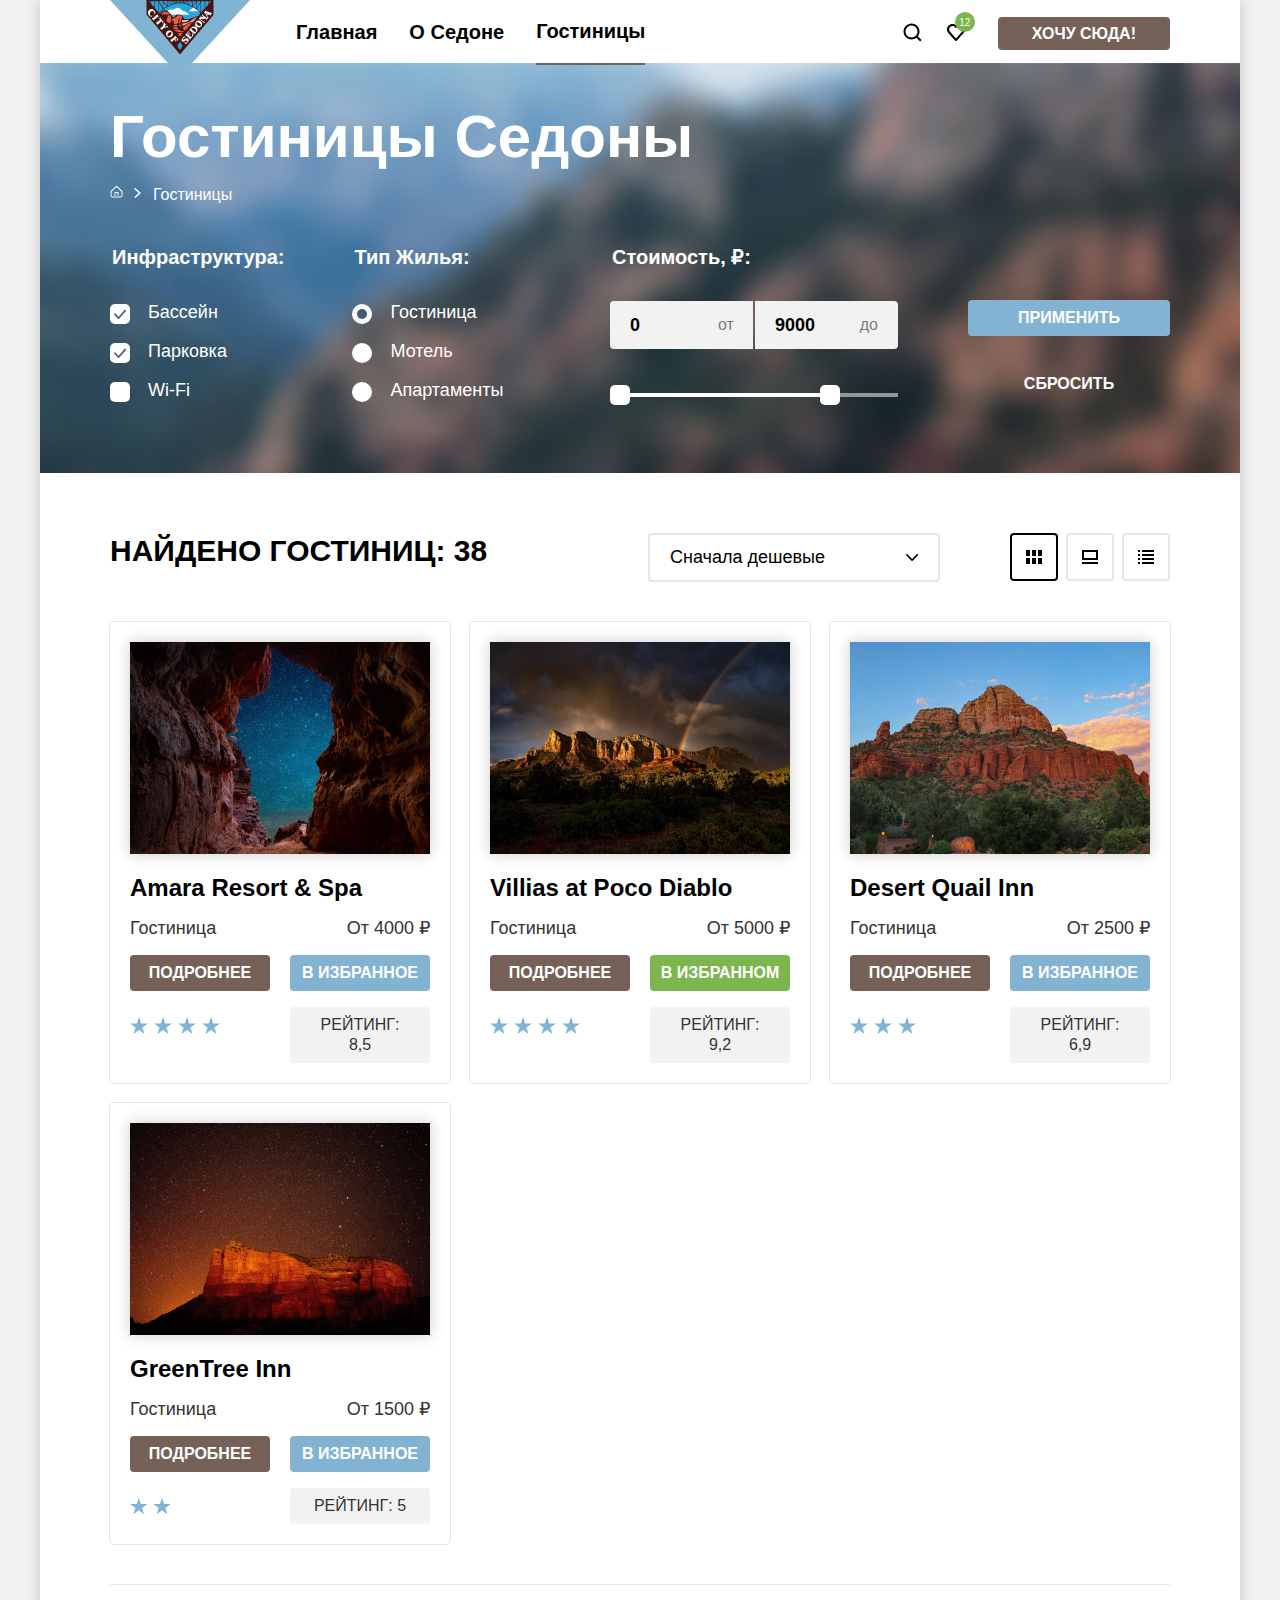
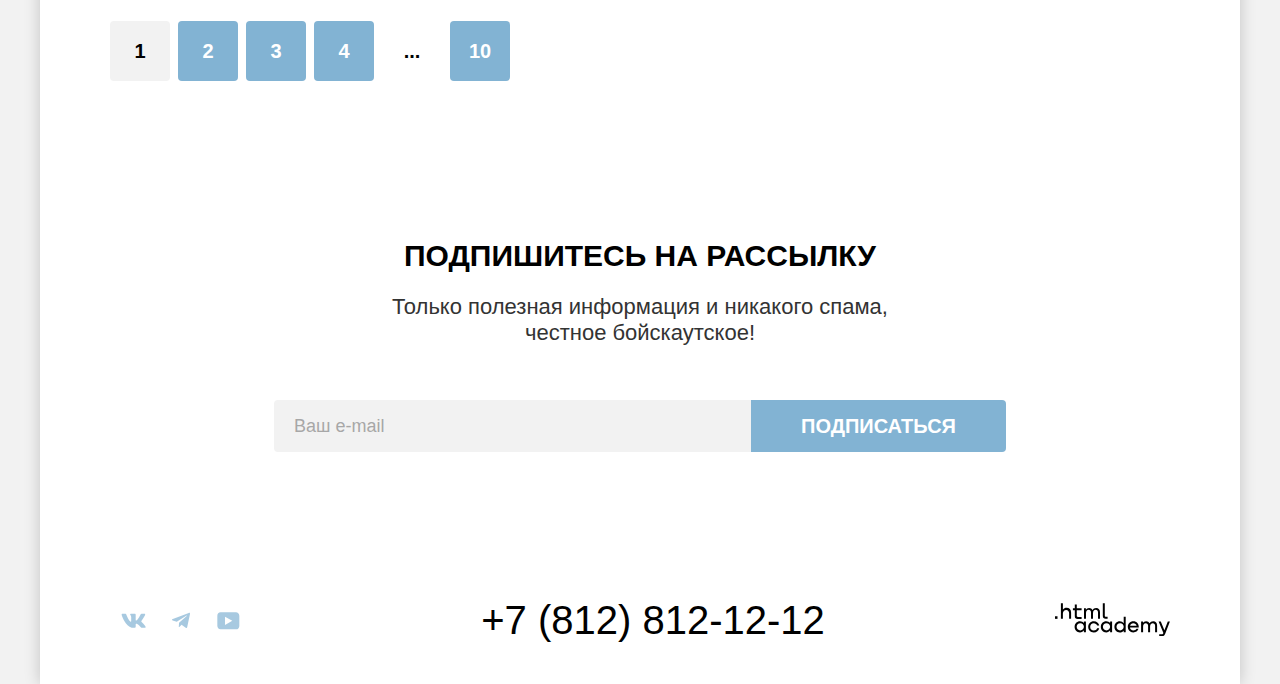
==== commit 193bfa03: "Выполнено задание из модуля 9" ====
--- a/catalog.html
+++ b/catalog.html
@@ -146,16 +146,26 @@
                             <legend class="catalog-filter-title">Стоимость, ₽:</legend>
 
                             <div class="from-to-wrapper">
-                            <label class="from" for="from-amount">
-                                <input class="form-from" type="number" name="from-amount" min="0" max="9999" value="0" required>
-                            </label>
-
-                            <label class="to" for="to-amount">
-                                <input class="form-to" type="number" name="to-amount" min="1" max="10000" value="9000" required>
-                            </label>
+                                <label class="from" for="from-amount">
+                                    <input class="form-from" type="number" name="from-amount" min="0" max="9999" value="0" required>
+                                </label>
+
+                                <label class="to" for="to-amount">
+                                    <input class="form-to" type="number" name="to-amount" min="1" max="10000" value="9000" required>
+                                </label>
                             </div>
 
-                            <input class="range-amount" type="range" name="range-amount" min="0" max="9000">
+                            <div class="range-scale">
+                                <div class="range-bar" style="left: 0; width: 210px;">
+                                    <button type="button" class="range-toggle toggle-min">
+                                        <span class="visually-hidden">От</span>
+                                    </button>
+                                    <button type="button" class="range-toggle toggle-max">
+                                        <span class="visually-hidden">До</span>
+                                    </button>
+                                </div>
+                            </div>
+
                         </fieldset>
                         <div class="button-wrapper">
                             <button class="filter-button filter-button-active" type="submit">Применить</button>
@@ -168,7 +178,9 @@
 
 
             <section class="catalog" data-test="catalog">
-                <h2 class="catalog-title">Найдено гостиниц: 38</h2>
+                <h2 class="catalog-title">Найдено гостиниц:
+                    <b class="catalog-title-quantity">38</b>
+                </h2>
 
                 <select class="catalog-select">
                     <option value="cheap">Сначала дешевые</option>
@@ -206,13 +218,13 @@
                             <h3 class="catalog-card-title">Amara Resort & Spa</h3>
                         </a>
                         <p class="card-description">Гостиница</p>
-                        <p class="card-price">От 4000 ₽</p>
+                        <p class="card-price">От <span class="card-price-quantity">4000</span> ₽</p>
                         <a class="card-button card-more" href="#">Подробнее</a>
                         <button class="card-button favourite-card">В избранное</button>
                         <p class="stars four-stars">
                             <span class="visually-hidden">Отель 4 звезды</span>
                         </p>
-                        <p class="card-button card-rating">Рейтинг: 8,5</p>
+                        <p class="card-button card-rating">Рейтинг: <span class="card-rating-quantity">8,5</span></p>
                     </li>
 
                     <li class="catalog-item">
@@ -223,13 +235,13 @@
                             <h3 class="catalog-card-title">Villias at Poco Diablo</h3>
                         </a>
                         <p class="card-description">Гостиница</p>
-                        <p class="card-price">От 5000 ₽</p>
+                        <p class="card-price">От <span class="card-price-quantity">5000</span> ₽</p>
                         <a class="card-button card-more" href="#">Подробнее</a>
                         <button class="card-button favourite-card favourite-card-active">В избранном</button>
                         <p class="stars four-stars">
                             <span class="visually-hidden">Отель 4 звезды</span>
                         </p>
-                        <p class="card-button card-rating">Рейтинг: 9,2</p>
+                        <p class="card-button card-rating">Рейтинг: <span class="card-rating-quantity">9,2</span></p>
                     </li>
 
                     <li class="catalog-item">
@@ -240,13 +252,13 @@
                             <h3 class="catalog-card-title">Desert Quail Inn</h3>
                         </a>
                         <p class="card-description">Гостиница</p>
-                        <p class="card-price">От 2500 ₽</p>
+                        <p class="card-price">От <span class="card-price-quantity">2500</span> ₽</p>
                         <a class="card-button card-more" href="#">Подробнее</a>
                         <button class="card-button favourite-card">В избранное</button>
-                        <p class="stars four-stars">
+                        <p class="stars three-stars">
                             <span class="visually-hidden">Отель 3 звезды</span>
                         </p>
-                        <p class="card-button card-rating">Рейтинг: 6,9</p>
+                        <p class="card-button card-rating">Рейтинг: <span class="card-rating-quantity">6,9</span></p>
                     </li>
 
                     <li class="catalog-item">
@@ -257,13 +269,13 @@
                             <h3 class="catalog-card-title">GreenTree Inn</h3>
                         </a>
                         <p class="card-description">Гостиница</p>
-                        <p class="card-price">От 1500 ₽</p>
+                        <p class="card-price">От <span class="card-price-quantity">1500</span> ₽</p>
                         <a class="card-button card-more" href="#">Подробнее</a>
                         <button class="card-button favourite-card">В избранное</button>
-                        <p class="stars four-stars">
+                        <p class="stars two-stars">
                             <span class="visually-hidden">Отель 2 звезды</span>
                         </p>
-                        <p class="card-button card-rating">Рейтинг: 5</p>
+                        <p class="card-button card-rating">Рейтинг: <span class="card-rating-quantity">5</span></p>
                     </li>
                 </ul>
 
@@ -330,7 +342,7 @@
 
                 <li class="social-item">
                     <a class="social-link yt" href="https://vk.com/htmlacademy">
-                        <span class="visually-hidden">Youtube</span>
+                        <span class="visually-hidden">YouTube</span>
                     </a>
                 </li>
             </ul>
--- a/styles/styles.css
+++ b/styles/styles.css
@@ -1095,6 +1095,7 @@
   position: absolute;
   height: 4px;
   background-color: #ffffff;
+
 }
 
 .range-toggle {
@@ -1255,6 +1256,8 @@
   -moz-appearance: none;
   appearance: none;
   background: right 20px center url("../images/select-arrow.svg") no-repeat;
+
+  cursor: pointer;
 }
 
 .catalog-select:hover {
@@ -1425,7 +1428,7 @@
   border-radius: 4px;
   background: #82b3d3;
   color: #ffffff;
-  padding: 8px;
+  padding: 8px 6px;
 }
 
 .card-button:hover {
@@ -1523,6 +1526,27 @@
   background: #f2f2f2;
   color: #333333;
 }
+
+.stars {
+  padding: 0;
+  margin: 0;
+}
+
+.four-stars {
+  background: url("../images/star-4.svg") no-repeat;
+  background-size:contain;
+}
+
+.three-stars {
+  background: url("../images/star-3.svg") no-repeat;
+  background-size: contain;
+}
+
+.two-stars {
+  background: url("../images/star-2.svg") no-repeat;
+  background-size: contain;
+}
+
 
 
 .pagination {
@@ -1640,20 +1664,20 @@
   border: none;
   outline: none;
   border-radius: 50%;
-  background: 50% url("../img/svg/cross.svg") no-repeat, #f2f2f2;
+  background: 50% url("../images/cross.svg") no-repeat, #f2f2f2;
 }
 
 .modal-button:hover {
-  background: 50% url("../img/svg/cross.svg") no-repeat, #e6e6e6;
+  background: 50% url("../images/cross.svg") no-repeat, #e6e6e6;
 }
 
 .modal-button:focus {
-  background: 50% url("../img/svg/cross.svg") no-repeat, #e6e6e6;
+  background: 50% url("../images/cross.svg") no-repeat, #e6e6e6;
   outline: 3px solid #83B3D3;
 }
 
 .modal-button:active {
-  background: 50% url("../img/svg/cross.svg") no-repeat, #e6e6e6;
+  background: 50% url("../images/cross.svg") no-repeat, #e6e6e6;
   opacity: 0.5;
   outline: none;
 }
@@ -1702,11 +1726,13 @@
   margin-left: 10px;
   width: 26px;
   height: 26px;
+
+  background: url("../images/notice.svg") no-repeat;
 }
 
 .tooltip-toggle {
   border: none;
-  background-color: transparent;
+
   height: 26px;
   padding: 0;
   margin: 0;
@@ -1746,13 +1772,15 @@
   height: 9px;
   top: -9px;
   left: 121px;
-  background: url("../img/svg/triangle.svg") no-repeat;
+  background: url("../images/triangle.svg") no-repeat;
 }
 
 .tooltip-toggle:hover + .tooltip-text,
 .tooltip-toggle:focus + .tooltip-text {
   display: block;
 }
+
+
 
 .button-wrapper {
   position: relative;
@@ -1762,7 +1790,7 @@
   position: absolute;
   width: 20px;
   height: 20px;
-  background: center url("../img/svg/plus.svg") no-repeat;
+  background: center url("../images/plus.svg") no-repeat;
   top: 14px;
   right: 10px;
   border: none;
@@ -1788,7 +1816,7 @@
   position: absolute;
   width: 20px;
   height: 20px;
-  background: center url("../img/svg/minus.svg") no-repeat;
+  background: center url("../images/minus.svg") no-repeat;
   top: 14px;
   left: 10px;
   border: none;
@@ -1827,6 +1855,25 @@
   -ms-flex-align: baseline;
   align-items: baseline;
   margin-bottom: 5px;
+
+  position: relative;
+}
+
+.calendar-button {
+  position: absolute;
+  right: 15px;
+
+  top: 50%;
+  transform: translateY(-50%);
+  width: 25px;
+  height: 25px;
+
+
+  border: none;
+  cursor: pointer;
+
+  background: url("../images/date.svg") no-repeat center center;
+  background-size: contain;
 }
 
 .tip {
@@ -1838,11 +1885,11 @@
   margin-bottom: 23px;
 }
 
-.mistake {
+.warning {
   color: #ff5757;
 }
 
-.fine {
+.notice {
   color: #333333;
 }
 
@@ -1888,7 +1935,7 @@
   opacity: 0.6;
 }
 
-.qt-ty-wrapper {
+.people-count-wrapper {
   display: -webkit-box;
   display: -ms-flexbox;
   display: flex;
@@ -1914,7 +1961,7 @@
   gap: 46px;
 }
 
-.q-ty-form {
+.people-count-form {
   font-weight: 700;
   font-size: 20px;
   line-height: 24px;
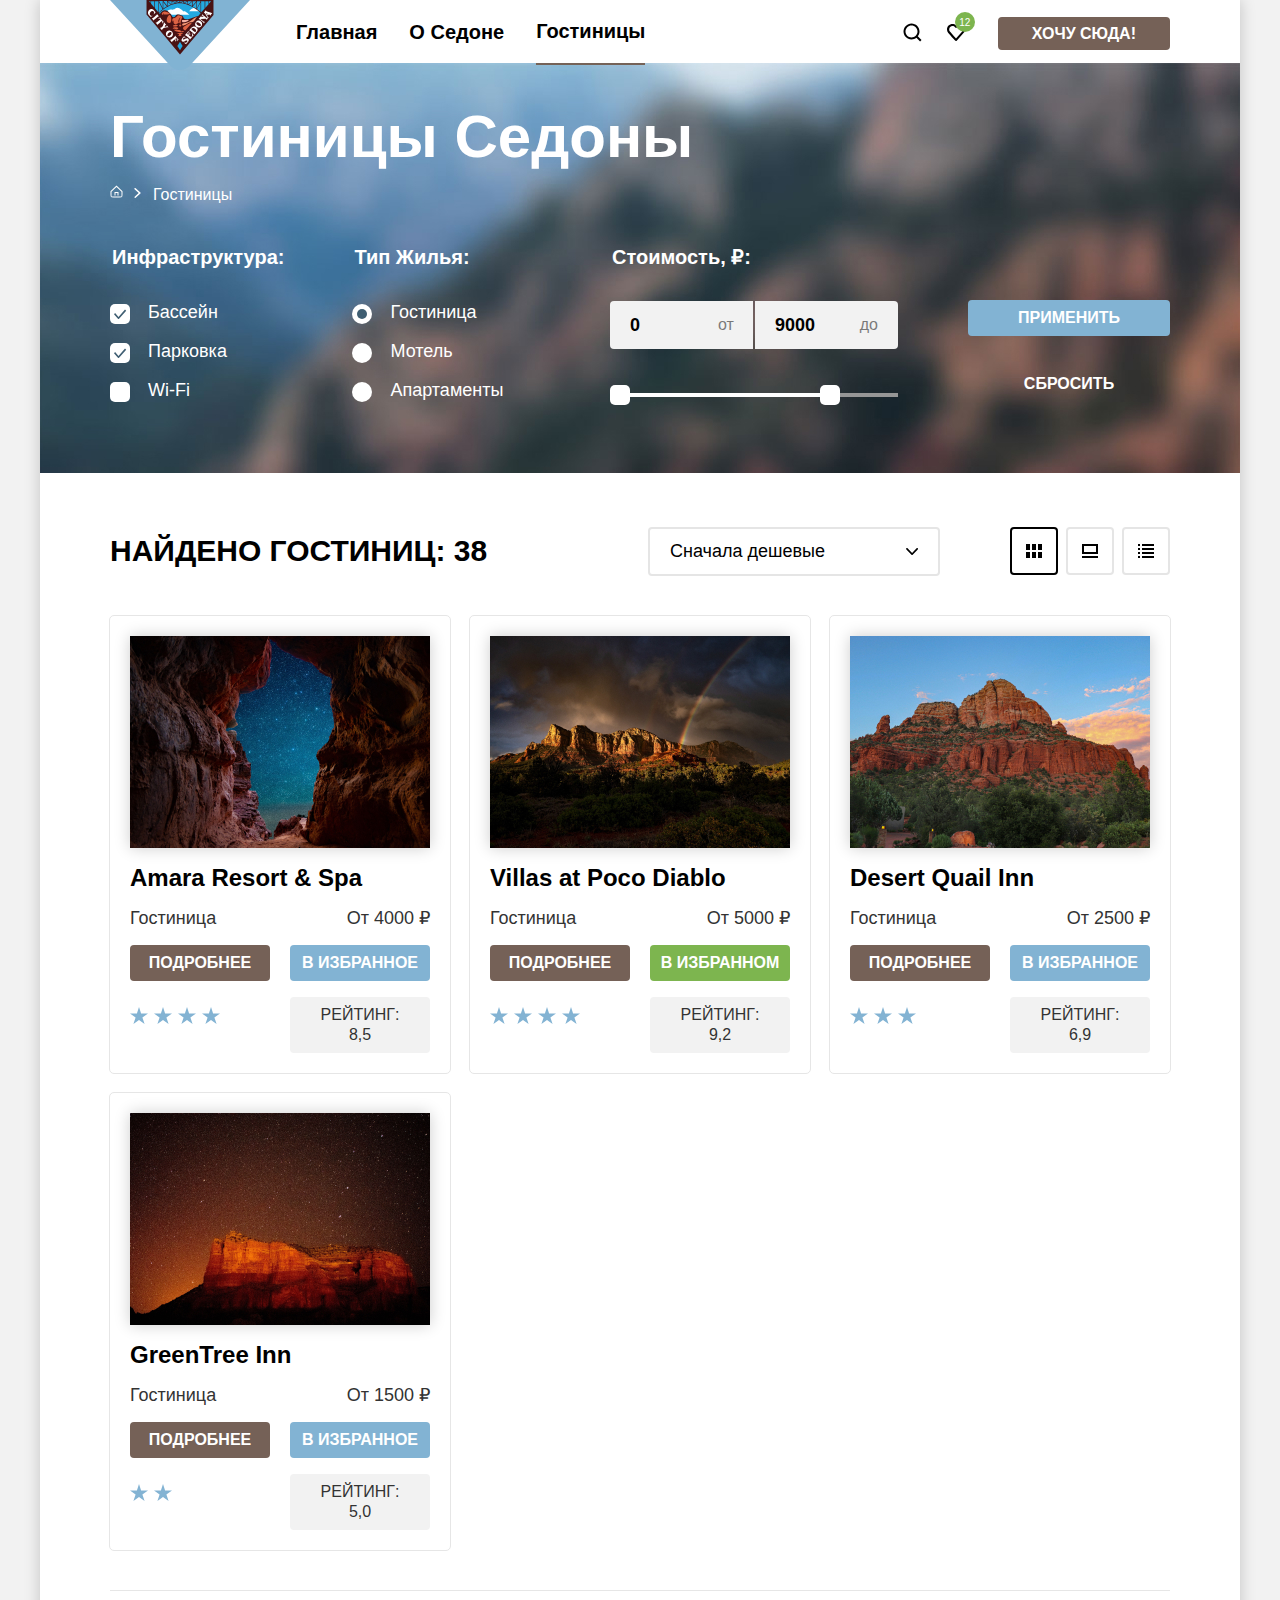
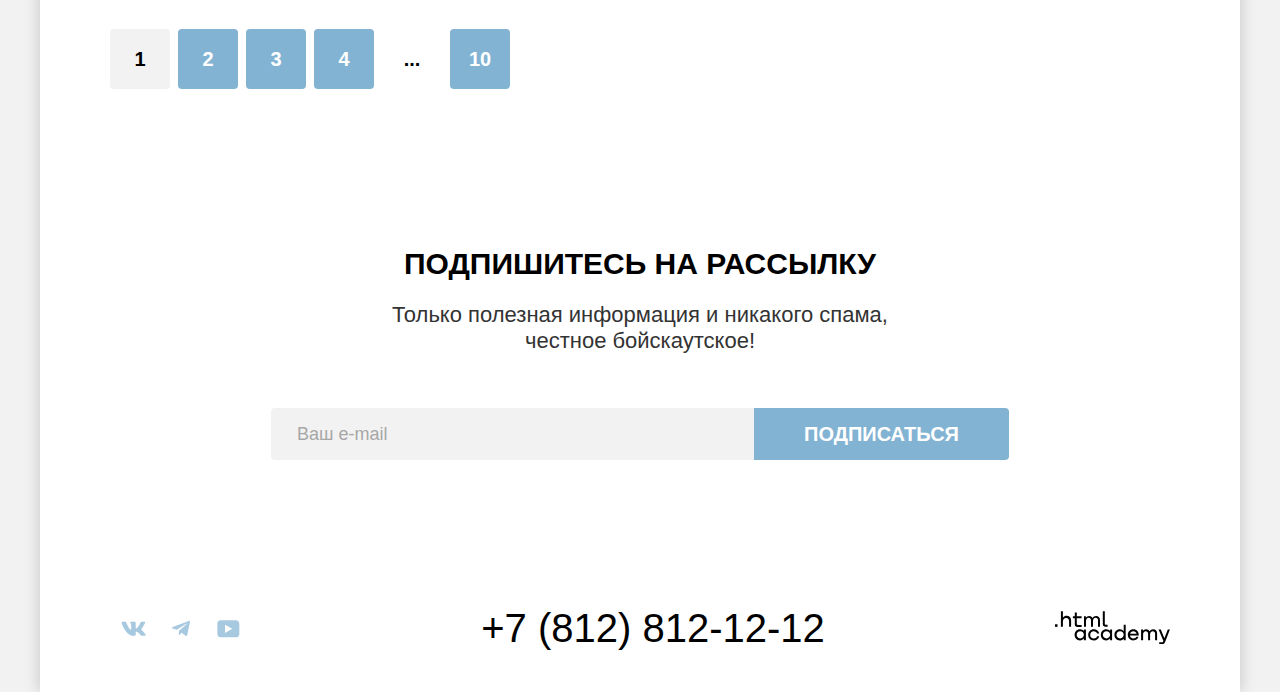
==== commit 7e703bbd: "Выполнено задание модуля 10" ====
--- a/catalog.html
+++ b/catalog.html
@@ -232,7 +232,7 @@
                             <img class="catalog-card-img" src="images/hotel-2.jpg" width="300" height="212" alt="Горный пейзаж с радугой">
                         </a>
                         <a class="catalog-card-title-link">
-                            <h3 class="catalog-card-title">Villias at Poco Diablo</h3>
+                            <h3 class="catalog-card-title">Villas at Poco Diablo</h3>
                         </a>
                         <p class="card-description">Гостиница</p>
                         <p class="card-price">От <span class="card-price-quantity">5000</span> ₽</p>
@@ -275,7 +275,7 @@
                         <p class="stars two-stars">
                             <span class="visually-hidden">Отель 2 звезды</span>
                         </p>
-                        <p class="card-button card-rating">Рейтинг: <span class="card-rating-quantity">5</span></p>
+                        <p class="card-button card-rating">Рейтинг: <span class="card-rating-quantity">5,0</span></p>
                     </li>
                 </ul>
 
--- a/styles/styles.css
+++ b/styles/styles.css
@@ -245,6 +245,7 @@
 
 
 .advantages-title {
+  margin-bottom: 25px;
   margin-top: 25px;
   font-size: 30px;
   line-height: 36px;
@@ -255,13 +256,55 @@
 }
 
 .advantages-description {
-  margin-bottom: 95px;
+  margin-bottom: 90px;
   font-size: 22px;
   line-height: 26px;
   color: #333333;
 }
 
 
+
+
+
+.advantages-subtitle {
+  font-size: 24px;
+  line-height: 28px;
+  text-align: center;
+  color: #ffffff;
+  font-weight: 700;
+  text-transform: uppercase;
+
+  position: relative;
+  margin: 0;
+  margin-top:20px;
+}
+
+.advantages-subtitle::after {
+  content: "";
+  width: 60px;
+  height: 2px;
+  background: rgba(255, 255, 255, 0.3);
+
+  display: block;
+
+  margin-left: auto;
+  margin-right: auto;
+  margin-top: 30px;
+  margin-bottom: 30px;
+  padding-bottom: 0;
+}
+
+
+.advantages-subdescription {
+  font-size: 18px;
+  line-height: 21px;
+  font-weight: 400;
+  text-align: center;
+  color: #ffffff;
+
+  margin-top: 0;
+  padding-top: 0;
+}
 
 .advantage-title {
   font-size: 24px;
@@ -272,32 +315,23 @@
   text-transform: uppercase;
 
   position: relative;
-}
-
-.advantages-subtitle::after {
+  margin: 0;
+  margin-top: 20px;
+}
+
+.advantage-title::after {
   content: "";
   width: 60px;
   height: 2px;
-  background: rgba(255, 255, 255, 0.3);
+  background: rgba(0, 0, 0, 0.3);
 
   display: block;
 
   margin-left: auto;
   margin-right: auto;
-  margin-top: 35px;
-}
-
-.advantage-title::after {
-  content: "";
-  width: 65px;
-  height: 2px;
-  background: rgba(0, 0, 0, 0.3);
-
-  display: block;
-
-  margin-left: auto;
-  margin-right: auto;
-  margin-top: 35px;
+  margin-top: 30px;
+  margin-bottom: 30px;
+  padding-bottom: 0;
 }
 
 
@@ -308,26 +342,14 @@
   font-weight: 400;
   text-align: center;
   color: #333333;
-}
-
-.advantages-subtitle {
-  font-size: 24px;
-  line-height: 28px;
-  text-align: center;
-  color: #ffffff;
-  font-weight: 700;
-  text-transform: uppercase;
-
-  position: relative;
-}
-
-.advantages-subdescription {
-  font-size: 18px;
-  line-height: 21px;
-  font-weight: 400;
-  text-align: center;
-  color: #ffffff;
-}
+
+  margin-top: 0;
+  padding-top: 0;
+}
+
+
+
+
 
 .advantages-list {
   margin-bottom: 65px;
@@ -476,7 +498,7 @@
   font-size: 20px;
   font-weight: 700;
   line-height: 36px;
-  min-width: 270px;
+  min-width: 285px;
   min-height: 36px;
   color: #ffffff;
   background: #756157;
@@ -555,6 +577,8 @@
   -ms-flex-pack: center;
   justify-content: center;
   padding-bottom: 103px;
+
+  position: relative;
 }
 
 .subscribe-input {
@@ -564,7 +588,11 @@
   border-style: hidden;
   font-size: 18px;
   line-height: 24px;
-  padding: 14px 225px 14px 20px;
+
+  padding: 14px 225px 14px 26px;
+
+  margin-left: 0;
+
 }
 
 .subscribe-input:hover {
@@ -590,6 +618,23 @@
 
 .subscribe-input::placeholder {
   opacity: 0.6;
+}
+
+.subscribe-calendar-button {
+  position: absolute;
+  right: 554px;
+
+  top: 15px;
+
+  width: 22px;
+  height: 23px;
+
+
+  border: none;
+  cursor: pointer;
+
+  background: url("../images/date.svg") no-repeat center center;
+  background-size: contain;
 }
 
 .subscribe-btn {
@@ -763,7 +808,7 @@
 .main-nav {
   text-align: left;
   color: #ffffff;
-  margin-bottom: 60px;
+  margin-bottom: 0;
 
   min-height: 400px;
   padding: 0 70px 10px 70px;
@@ -1230,6 +1275,7 @@
   justify-content: space-between;
 
   padding-bottom: 20px;
+  padding-top: 50px;
 }
 
 
@@ -1240,6 +1286,7 @@
   line-height: 36px;
   text-transform: uppercase;
   max-width: 500px;
+  margin-top: 10px;
 }
 
 .catalog-select {
@@ -1250,6 +1297,9 @@
   font-size: 18px;
   line-height: 21px;
   min-width: 292px;
+
+  margin-top:4px;
+
   padding: 12px 100px 12px 20px;
   font-style: inherit;
   -webkit-appearance: none;
@@ -1296,6 +1346,8 @@
   margin: 0;
   max-width: 230px;
   margin-left: 62px;
+
+  margin-top: 4px;
 }
 
 .visual-style-item {
@@ -1367,15 +1419,18 @@
   row-gap: 16px;
 }
 
-.catalog-img-link {
+.catalog-card-img-link {
   text-decoration: none;
   grid-column: 1 / -1;
   height: 212px;
+
+  padding: 0;
 }
 
 .catalog-card-title-link {
   padding: 0;
   margin: 0;
+
   font-weight: 700;
   font-size: 24px;
   line-height: 28px;
@@ -1386,6 +1441,8 @@
 .catalog-card-img {
   -webkit-box-shadow: 0 0 15px rgba(0, 0, 0, 0.2);
   box-shadow: 0 0 15px rgba(0, 0, 0, 0.2);
+
+
 }
 
 .catalog-card-title {
@@ -1428,7 +1485,7 @@
   border-radius: 4px;
   background: #82b3d3;
   color: #ffffff;
-  padding: 8px 6px;
+  padding: 8px 10px;
 }
 
 .card-button:hover {
@@ -1555,7 +1612,7 @@
   display: flex;
   gap: 8px;
   text-align: left;
-  margin-top: 20px;
+  margin-top: 22px;
   margin-bottom: 40px;
   padding: 0;
   list-style: none;
@@ -1865,8 +1922,8 @@
 
   top: 50%;
   transform: translateY(-50%);
-  width: 25px;
-  height: 25px;
+  width: 22px;
+  height: 23px;
 
 
   border: none;
@@ -1875,6 +1932,8 @@
   background: url("../images/date.svg") no-repeat center center;
   background-size: contain;
 }
+
+
 
 .tip {
   padding: 0;
